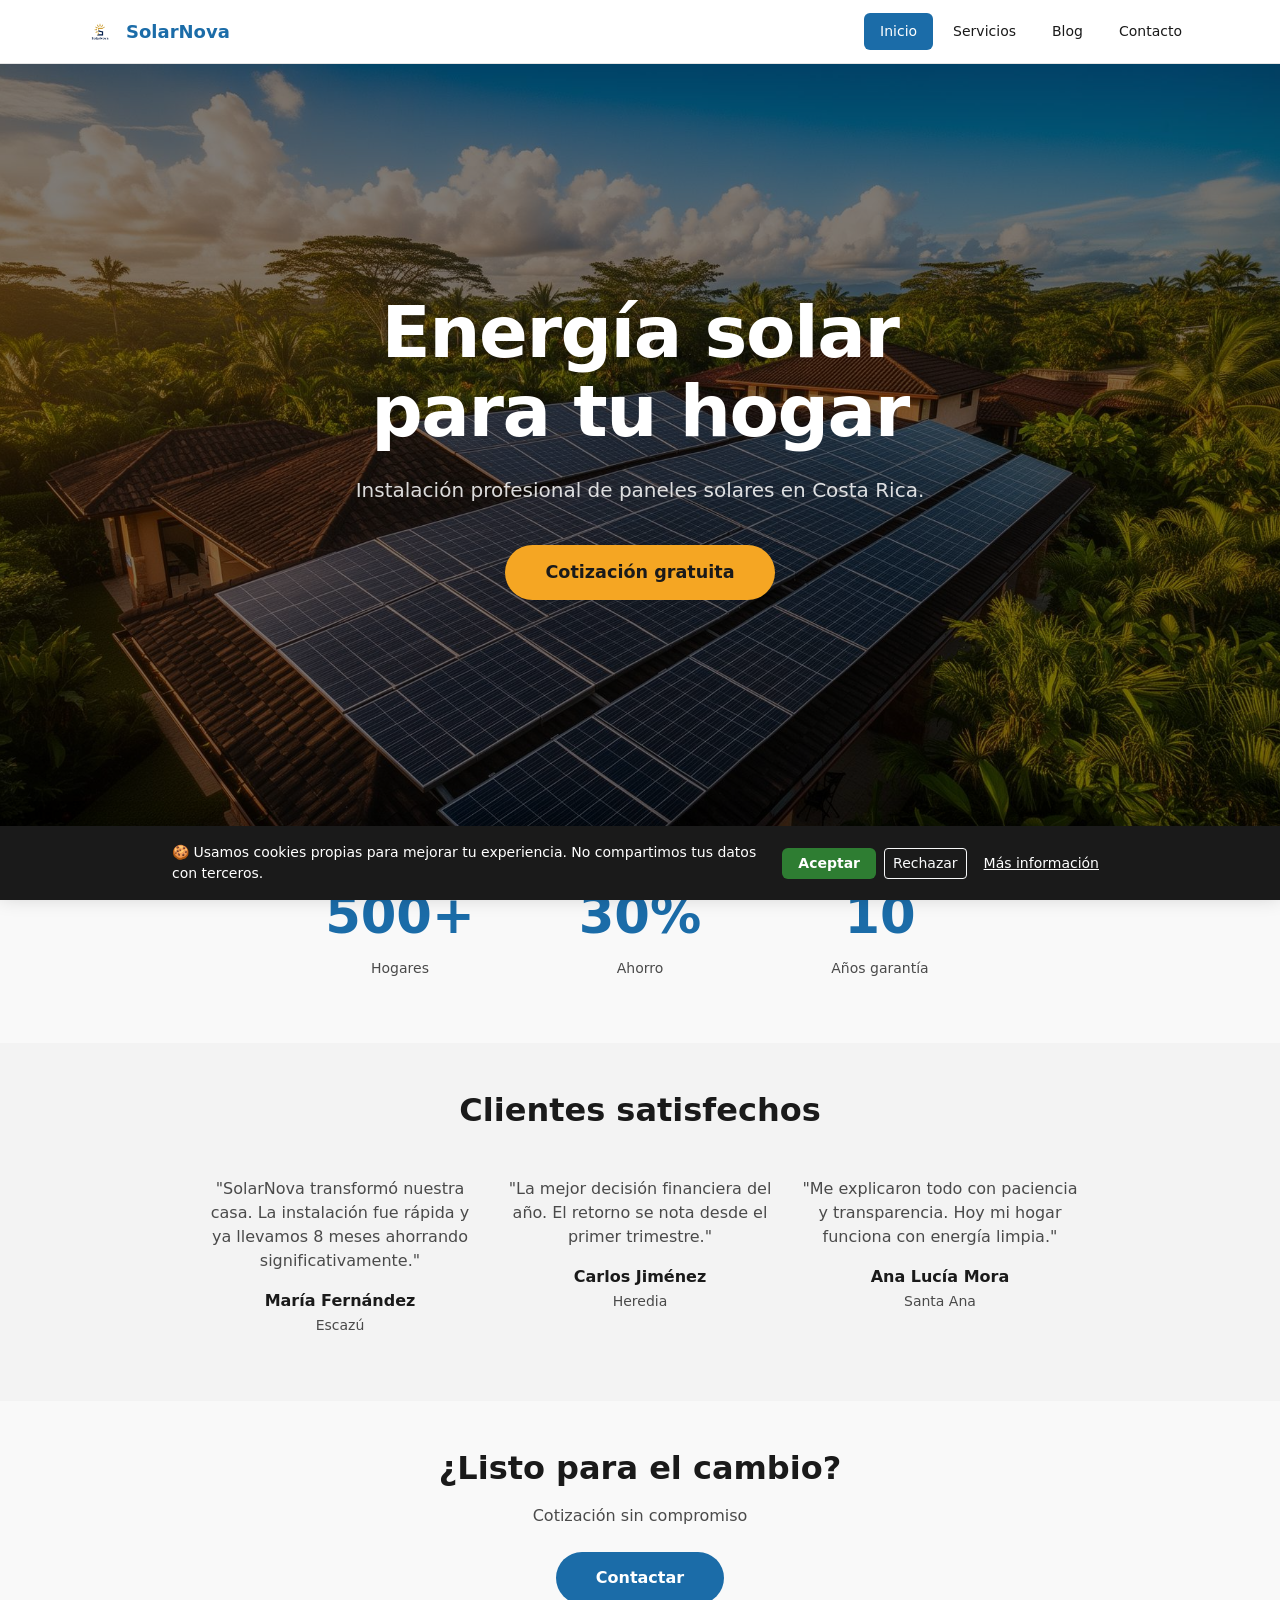
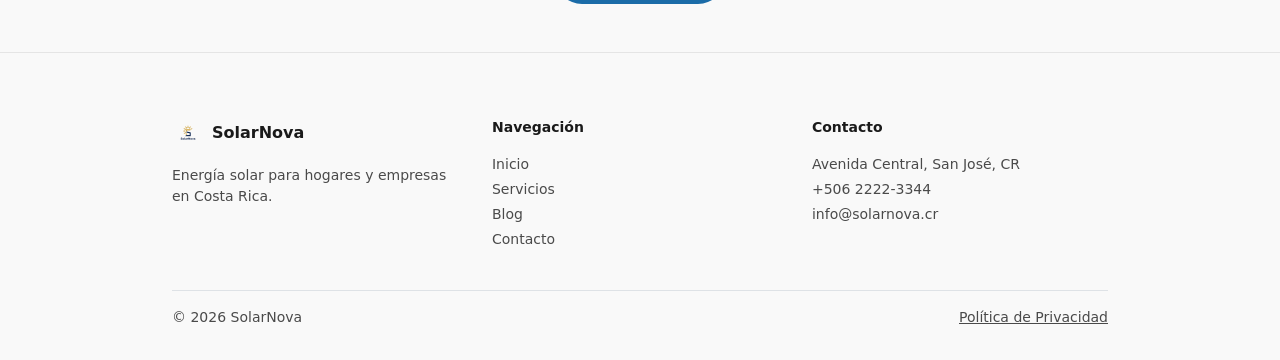
==== solarnova/index.html @ 8c91d820 "Primer commit, codigo base" ====
<!DOCTYPE html>
<html lang="es">
<head>
  <meta charset="UTF-8">
  <meta name="viewport" content="width=device-width, initial-scale=1.0">
  <!-- Sitio optimizado para sostenibilidad digital: sin fuentes externas innecesarias, sin rastreadores, imágenes optimizadas -->
  <title>SolarNova — Energía Solar en Costa Rica</title>
  <meta name="description" content="SolarNova: líderes en venta e instalación de paneles solares en Costa Rica. Ahorra energía, ahorra dinero, protege el planeta.">
  <meta name="author" content="SolarNova">
  <meta property="og:title" content="SolarNova — Energía Solar en Costa Rica">
  <meta property="og:description" content="Venta e instalación de paneles solares para hogares y empresas en Costa Rica.">
  <meta property="og:type" content="website">
  <link href="https://cdn.jsdelivr.net/npm/bootstrap@5.3.3/dist/css/bootstrap.min.css" rel="stylesheet">
  <link rel="stylesheet" href="css/styles.css">
</head>
<body>

  <!-- Skip link -->
  <a href="#main-content" class="skip-link">Ir al contenido principal</a>

  <!-- ==================== NAVBAR ==================== -->
  <header role="banner" class="sn-navbar">
    <nav role="navigation" aria-label="Navegación principal" class="container d-flex align-items-center justify-content-between h-100">
      <button onclick="navigateTo('inicio')" class="btn d-flex align-items-center gap-2 p-0 border-0" aria-label="SolarNova - Ir al inicio">
        <img src="images/logo-solarnova.png" alt="SolarNova logo" class="sn-logo" width="36" height="36">
        <span class="sn-brand hide-mobile">SolarNova</span>
      </button>

      <!-- Mobile toggle -->
      <button class="btn hide-desktop p-2" onclick="toggleMobile()" aria-expanded="false" aria-label="Abrir menú" id="mobile-toggle">
        <svg width="24" height="24" viewBox="0 0 24 24" fill="none" stroke="currentColor" stroke-width="2" stroke-linecap="round">
          <line x1="3" y1="6" x2="21" y2="6"/>
          <line x1="3" y1="12" x2="21" y2="12"/>
          <line x1="3" y1="18" x2="21" y2="18"/>
        </svg>
      </button>

      <!-- Desktop nav -->
      <ul class="nav hide-mobile gap-1">
        <li><button class="nav-link active" data-section="inicio" onclick="navigateTo('inicio')">Inicio</button></li>
        <li><button class="nav-link" data-section="servicios" onclick="navigateTo('servicios')">Servicios</button></li>
        <li><button class="nav-link" data-section="blog" onclick="navigateTo('blog')">Blog</button></li>
        <li><button class="nav-link" data-section="contacto" onclick="navigateTo('contacto')">Contacto</button></li>
      </ul>
    </nav>

    <!-- Mobile menu -->
    <div class="hide-desktop d-none" id="mobile-menu">
      <ul class="list-unstyled p-3 mb-0">
        <li><button class="nav-link active w-100 text-start mb-1" data-section="inicio" onclick="navigateTo('inicio')">Inicio</button></li>
        <li><button class="nav-link w-100 text-start mb-1" data-section="servicios" onclick="navigateTo('servicios')">Servicios</button></li>
        <li><button class="nav-link w-100 text-start mb-1" data-section="blog" onclick="navigateTo('blog')">Blog</button></li>
        <li><button class="nav-link w-100 text-start" data-section="contacto" onclick="navigateTo('contacto')">Contacto</button></li>
      </ul>
    </div>
  </header>

  <!-- ==================== MAIN ==================== -->
  <main id="main-content" role="main" style="padding-top:64px">

    <!-- ========== INICIO ========== -->
    <section class="sn-section active" id="sec-inicio" aria-labelledby="hero-heading">

      <!-- Hero -->
      <div class="sn-hero">
        <img src="images/hero-solar.jpg" alt="Paneles solares instalados en techo residencial rodeado de vegetación tropical en Costa Rica" class="hero-bg" width="1920" height="1080">
        <div class="overlay"></div>
        <div class="hero-content">
          <h1 id="hero-heading">Energía solar<br>para tu hogar</h1>
          <p class="hero-subtitle">Instalación profesional de paneles solares en Costa Rica.</p>
          <button onclick="navigateTo('contacto')" class="btn-sn-secondary">Cotización gratuita</button>
        </div>
      </div>

      <!-- Stats -->
      <div class="py-5">
        <div class="container" style="max-width:720px">
          <div class="row text-center">
            <div class="col-4">
              <p class="stat-value">500+</p>
              <p class="stat-label">Hogares</p>
            </div>
            <div class="col-4">
              <p class="stat-value">30%</p>
              <p class="stat-label">Ahorro</p>
            </div>
            <div class="col-4">
              <p class="stat-value">10</p>
              <p class="stat-label">Años garantía</p>
            </div>
          </div>
        </div>
      </div>

      <!-- Testimonials -->
      <div class="section-alt py-5">
        <div class="container" style="max-width:900px">
          <h2 class="text-center mb-5">Clientes satisfechos</h2>
          <div class="row g-4">
            <div class="col-md-4 text-center">
              <blockquote>
                <p class="text-sn-muted mb-3">"SolarNova transformó nuestra casa. La instalación fue rápida y ya llevamos 8 meses ahorrando significativamente."</p>
                <footer><strong>María Fernández</strong><br><small class="text-sn-muted">Escazú</small></footer>
              </blockquote>
            </div>
            <div class="col-md-4 text-center">
              <blockquote>
                <p class="text-sn-muted mb-3">"La mejor decisión financiera del año. El retorno se nota desde el primer trimestre."</p>
                <footer><strong>Carlos Jiménez</strong><br><small class="text-sn-muted">Heredia</small></footer>
              </blockquote>
            </div>
            <div class="col-md-4 text-center">
              <blockquote>
                <p class="text-sn-muted mb-3">"Me explicaron todo con paciencia y transparencia. Hoy mi hogar funciona con energía limpia."</p>
                <footer><strong>Ana Lucía Mora</strong><br><small class="text-sn-muted">Santa Ana</small></footer>
              </blockquote>
            </div>
          </div>
        </div>
      </div>

      <!-- CTA -->
      <div class="py-5 text-center">
        <h2 class="mb-3">¿Listo para el cambio?</h2>
        <p class="text-sn-muted mb-4">Cotización sin compromiso</p>
        <button onclick="navigateTo('contacto')" class="btn-sn-primary" style="border-radius:50px;padding:14px 40px">Contactar</button>
      </div>
    </section>

    <!-- ========== SERVICIOS ========== -->
    <section class="sn-section" id="sec-servicios" aria-labelledby="services-heading">
      <div class="py-5 px-3">
        <div class="container" style="max-width:960px">
          <h2 id="services-heading" class="text-center mb-2">Servicios</h2>
          <p class="text-center text-sn-muted mb-5">Soluciones completas en energía solar para Costa Rica</p>
          <div class="row g-4">

            <div class="col-md-6">
              <article class="sn-card">
                <div style="overflow:hidden"><img src="images/service-residential.jpg" alt="Casa moderna con paneles solares instalados en el techo al atardecer" loading="lazy" class="card-img" width="800" height="600"></div>
                <div class="card-body">
                  <h3 class="h5 mb-2">Residencial</h3>
                  <p class="text-sn-muted small mb-3">Sistemas fotovoltaicos a medida para tu hogar. Diseño personalizado, trámites incluidos y garantía completa.</p>
                  <div class="d-flex justify-content-between align-items-center border-top pt-3">
                    <span class="fw-semibold text-sn-primary">Desde ₡2,500,000</span>
                    <button class="btn btn-link text-sn-primary text-decoration-none small fw-medium p-0">Solicitar →</button>
                  </div>
                </div>
              </article>
            </div>

            <div class="col-md-6">
              <article class="sn-card">
                <div style="overflow:hidden"><img src="images/service-commercial.jpg" alt="Instalación comercial de paneles solares en bodega industrial" loading="lazy" class="card-img" width="800" height="600"></div>
                <div class="card-body">
                  <h3 class="h5 mb-2">Comercial</h3>
                  <p class="text-sn-muted small mb-3">Soluciones de gran escala para empresas. Financiamiento flexible y retorno en menos de 4 años.</p>
                  <div class="d-flex justify-content-between align-items-center border-top pt-3">
                    <span class="fw-semibold text-sn-primary">Desde ₡8,000,000</span>
                    <button class="btn btn-link text-sn-primary text-decoration-none small fw-medium p-0">Solicitar →</button>
                  </div>
                </div>
              </article>
            </div>

            <div class="col-md-6">
              <article class="sn-card">
                <div style="overflow:hidden"><img src="images/service-maintenance.jpg" alt="Técnico inspeccionando paneles solares en un techo" loading="lazy" class="card-img" width="800" height="600"></div>
                <div class="card-body">
                  <h3 class="h5 mb-2">Mantenimiento</h3>
                  <p class="text-sn-muted small mb-3">Mantenimiento preventivo con monitoreo remoto 24/7. Máximo rendimiento garantizado.</p>
                  <div class="d-flex justify-content-between align-items-center border-top pt-3">
                    <span class="fw-semibold text-sn-primary">Desde ₡150,000/mes</span>
                    <button class="btn btn-link text-sn-primary text-decoration-none small fw-medium p-0">Solicitar →</button>
                  </div>
                </div>
              </article>
            </div>

            <div class="col-md-6">
              <article class="sn-card">
                <div style="overflow:hidden"><img src="images/service-consulting.jpg" alt="Consultores profesionales analizando planes de energía solar" loading="lazy" class="card-img" width="800" height="600"></div>
                <div class="card-body">
                  <h3 class="h5 mb-2">Consultoría</h3>
                  <p class="text-sn-muted small mb-3">Análisis de consumo, viabilidad y estudio financiero completo antes de invertir.</p>
                  <div class="d-flex justify-content-between align-items-center border-top pt-3">
                    <span class="fw-semibold text-sn-primary">Desde ₡250,000</span>
                    <button class="btn btn-link text-sn-primary text-decoration-none small fw-medium p-0">Solicitar →</button>
                  </div>
                </div>
              </article>
            </div>

          </div>
        </div>
      </div>
    </section>

    <!-- ========== BLOG ========== -->
    <section class="sn-section section-alt" id="sec-blog" aria-labelledby="blog-heading">
      <div class="py-5 px-3">
        <div class="container" style="max-width:960px">
          <h2 id="blog-heading" class="text-center mb-2">Blog</h2>
          <p class="text-center text-sn-muted mb-5">Aprende sobre energía solar y sostenibilidad</p>
          <div class="row g-4">

            <div class="col-md-4">
              <article class="sn-card h-100">
                <div style="overflow:hidden"><img src="images/blog-solar-panels.jpg" alt="Paneles solares de cerca reflejando la luz del sol con cielo azul de fondo" loading="lazy" class="card-img blog-img" width="800" height="512"></div>
                <div class="card-body d-flex flex-column">
                  <div class="d-flex gap-2 align-items-center mb-2">
                    <span class="small fw-medium text-sn-primary">Educación</span>
                    <span class="text-sn-muted small">· 15 de marzo, 2026</span>
                  </div>
                  <h3 class="h6 mb-2">¿Cómo funcionan los paneles solares?</h3>
                  <p class="text-sn-muted small flex-grow-1">Los paneles solares convierten la luz del sol en electricidad mediante el efecto fotovoltaico. Las celdas de silicio absorben fotones, liberando electrones que generan corriente eléctrica continua. Un inversor transforma esta corriente en alterna, lista para alimentar tu hogar. Este proceso es completamente limpio, silencioso y renovable.</p>
                  <button class="btn btn-link text-sn-primary text-decoration-none small fw-medium p-0 text-start mt-2">Leer más →</button>
                </div>
              </article>
            </div>

            <div class="col-md-4">
              <article class="sn-card h-100">
                <div style="overflow:hidden"><img src="images/blog-costa-rica.jpg" alt="Vista aérea de paisaje costarricense con montañas verdes y casas con paneles solares" loading="lazy" class="card-img blog-img" width="800" height="512"></div>
                <div class="card-body d-flex flex-column">
                  <div class="d-flex gap-2 align-items-center mb-2">
                    <span class="small fw-medium text-sn-primary">Costa Rica</span>
                    <span class="text-sn-muted small">· 8 de marzo, 2026</span>
                  </div>
                  <h3 class="h6 mb-2">Beneficios de la energía solar en Costa Rica</h3>
                  <p class="text-sn-muted small flex-grow-1">Costa Rica goza de alta radiación solar todo el año, ideal para energía fotovoltaica. Los hogares que instalan paneles solares aprovechan incentivos fiscales, reducen su dependencia de la red eléctrica y contribuyen a la meta nacional de descarbonización. El apoyo gubernamental facilita los trámites de conexión.</p>
                  <button class="btn btn-link text-sn-primary text-decoration-none small fw-medium p-0 text-start mt-2">Leer más →</button>
                </div>
              </article>
            </div>

            <div class="col-md-4">
              <article class="sn-card h-100">
                <div style="overflow:hidden"><img src="images/blog-eco-home.jpg" alt="Hogar ecológico con paneles solares, plantas y contenedores de reciclaje" loading="lazy" class="card-img blog-img" width="800" height="512"></div>
                <div class="card-body d-flex flex-column">
                  <div class="d-flex gap-2 align-items-center mb-2">
                    <span class="small fw-medium text-sn-primary">Sostenibilidad</span>
                    <span class="text-sn-muted small">· 1 de marzo, 2026</span>
                  </div>
                  <h3 class="h6 mb-2">Guía para reducir tu huella de carbono</h3>
                  <p class="text-sn-muted small flex-grow-1">Reducir la huella de carbono desde casa es más fácil de lo que parece. Comienza reemplazando bombillos por LED y desconectando aparatos en standby. El paso más impactante es adoptar energía solar, eliminando emisiones del consumo eléctrico. Combinando con reciclaje activo y movilidad sostenible, el impacto es significativo.</p>
                  <button class="btn btn-link text-sn-primary text-decoration-none small fw-medium p-0 text-start mt-2">Leer más →</button>
                </div>
              </article>
            </div>

          </div>
        </div>
      </div>
    </section>

    <!-- ========== CONTACTO ========== -->
    <section class="sn-section" id="sec-contacto" aria-labelledby="contact-heading">
      <div class="py-5 px-3">
        <div class="container" style="max-width:960px">
          <h2 id="contact-heading" class="text-center mb-2">Contáctanos</h2>
          <p class="text-center text-sn-muted mb-5">¿Tienes preguntas? Escríbenos y te responderemos en menos de 24 horas</p>
          <div class="row g-4">

            <!-- Formulario -->
            <div class="col-lg-6">
              <div class="sn-card" style="overflow:visible">
                <div class="card-body">
                  <form id="contact-form" novalidate>
                    <div class="row g-3 mb-3">
                      <div class="col-sm-6">
                        <label for="nombre" class="form-label small fw-medium">Nombre *</label>
                        <input id="nombre" name="nombre" type="text" required maxlength="100" class="sn-input">
                      </div>
                      <div class="col-sm-6">
                        <label for="apellido" class="form-label small fw-medium">Apellido *</label>
                        <input id="apellido" name="apellido" type="text" required maxlength="100" class="sn-input">
                      </div>
                    </div>
                    <div class="mb-3">
                      <label for="email" class="form-label small fw-medium">Correo electrónico *</label>
                      <input id="email" name="email" type="email" required maxlength="255" class="sn-input">
                    </div>
                    <div class="mb-3">
                      <label for="telefono" class="form-label small fw-medium">Teléfono</label>
                      <input id="telefono" name="telefono" type="tel" maxlength="20" class="sn-input">
                    </div>
                    <div class="mb-3">
                      <label for="servicio" class="form-label small fw-medium">Tipo de servicio *</label>
                      <select id="servicio" name="servicio" required class="sn-input">
                        <option value="">Selecciona un servicio</option>
                        <option value="residencial">Instalación Residencial</option>
                        <option value="comercial">Instalación Comercial</option>
                        <option value="mantenimiento">Mantenimiento y Monitoreo</option>
                        <option value="consultoria">Consultoría Energética</option>
                      </select>
                    </div>
                    <div class="mb-3">
                      <label for="mensaje" class="form-label small fw-medium">Mensaje *</label>
                      <textarea id="mensaje" name="mensaje" required rows="4" maxlength="1000" class="sn-input" style="resize:vertical"></textarea>
                    </div>
                    <div class="form-check mb-3">
                      <input id="privacidad" name="privacidad" type="checkbox" required class="form-check-input">
                      <label for="privacidad" class="form-check-label small text-sn-muted">Acepto la política de privacidad y el tratamiento de mis datos personales *</label>
                    </div>
                    <button type="submit" class="btn-sn-primary w-100 py-3">Enviar Mensaje</button>
                  </form>
                  <div id="form-success" class="text-center py-5 d-none" role="alert">
                    <div style="font-size:3rem" class="mb-3">✅</div>
                    <h3 class="h4 fw-bold mb-2" style="color:var(--sn-green)">¡Mensaje enviado!</h3>
                    <p class="text-sn-muted">Gracias por contactarnos. Nuestro equipo se comunicará contigo pronto.</p>
                    <button onclick="resetForm()" class="btn-sn-outline mt-3">Enviar otro mensaje</button>
                  </div>
                </div>
              </div>
            </div>

            <!-- Info + Mapa -->
            <div class="col-lg-6">
              <div class="sn-card mb-4" style="overflow:visible">
                <div class="card-body">
                  <h3 class="h5 mb-3">Información de Contacto</h3>
                  <p class="small mb-2">📍 Avenida Central, Edificio Solar, Piso 3<br>San José, Costa Rica 10101</p>
                  <p class="small mb-2">📞 +506 2222-3344</p>
                  <p class="small mb-2">✉️ info@solarnova.cr</p>
                  <p class="small mb-0">🕐 Lunes a Viernes: 8:00 AM - 5:00 PM</p>
                </div>
              </div>
              <div style="border-radius:12px;overflow:hidden;border:1px solid var(--sn-border)">
                <iframe title="Ubicación de SolarNova en San José, Costa Rica" src="https://www.google.com/maps/embed?pb=!1m18!1m12!1m3!1d15720.0!2d-84.08!3d9.93!2m3!1f0!2f0!3f0!3m2!1i1024!2i768!4f13.1!3m3!1m2!1s0x8fa0e342c50d15c5%3A0xe6746a6e9c8a93!2sSan%20Jos%C3%A9%2C%20Costa%20Rica!5e0!3m2!1ses!2scr!4v1690000000000" width="100%" height="280" style="border:0" allowfullscreen loading="lazy" referrerpolicy="no-referrer-when-downgrade"></iframe>
              </div>
            </div>

          </div>
        </div>
      </div>
    </section>

  </main>

  <!-- ==================== FOOTER ==================== -->
  <footer role="contentinfo" class="sn-footer">
    <div class="container" style="max-width:960px">
      <div class="row g-4 mb-4">
        <div class="col-md-4">
          <div class="d-flex align-items-center gap-2 mb-3">
            <img src="images/logo-solarnova.png" alt="SolarNova logo" width="32" height="32" style="height:32px;width:auto">
            <span class="fw-bold">SolarNova</span>
          </div>
          <p class="small text-sn-muted">Energía solar para hogares y empresas en Costa Rica.</p>
        </div>
        <div class="col-md-4">
          <p class="small fw-semibold mb-3">Navegación</p>
          <ul class="list-unstyled small">
            <li class="mb-1"><button onclick="navigateTo('inicio')" class="footer-link">Inicio</button></li>
            <li class="mb-1"><button onclick="navigateTo('servicios')" class="footer-link">Servicios</button></li>
            <li class="mb-1"><button onclick="navigateTo('blog')" class="footer-link">Blog</button></li>
            <li><button onclick="navigateTo('contacto')" class="footer-link">Contacto</button></li>
          </ul>
        </div>
        <div class="col-md-4">
          <p class="small fw-semibold mb-3">Contacto</p>
          <ul class="list-unstyled small text-sn-muted">
            <li class="mb-1">Avenida Central, San José, CR</li>
            <li class="mb-1">+506 2222-3344</li>
            <li>info@solarnova.cr</li>
          </ul>
        </div>
      </div>
      <div class="border-top pt-3 d-flex flex-column flex-sm-row justify-content-between align-items-center gap-2 small text-sn-muted">
        <p class="mb-0">© <span id="year"></span> SolarNova</p>
        <button onclick="openPrivacyModal()" class="footer-link text-decoration-underline">Política de Privacidad</button>
      </div>
    </div>
  </footer>

  <!-- ==================== COOKIE BANNER ==================== -->
  <div class="sn-cookie" id="cookie-banner" style="display:none" role="alert">
    <div class="container d-flex flex-column flex-sm-row align-items-center gap-3 small" style="max-width:960px">
      <p class="mb-0 flex-grow-1">🍪 Usamos cookies propias para mejorar tu experiencia. No compartimos tus datos con terceros.</p>
      <div class="d-flex gap-2 flex-shrink-0">
        <button onclick="cookieAction('accepted')" class="btn-sn-accent btn-sm py-1 px-3" style="font-size:0.875rem">Aceptar</button>
        <button onclick="cookieAction('rejected')" class="btn btn-sm btn-outline-light">Rechazar</button>
        <button onclick="openPrivacyModal()" class="btn btn-sm btn-link text-white text-decoration-underline">Más información</button>
      </div>
    </div>
  </div>

  <!-- ==================== PRIVACY MODAL ==================== -->
  <div class="sn-modal-overlay" id="privacy-modal" style="display:none" role="dialog" aria-modal="true" aria-labelledby="privacy-title">
    <div class="sn-modal" id="privacy-modal-content">
      <div class="d-flex justify-content-between align-items-center mb-3">
        <h2 id="privacy-title" class="h5 fw-bold mb-0">Política de Privacidad</h2>
        <button onclick="closePrivacyModal()" aria-label="Cerrar modal de privacidad" class="btn btn-sm p-1 fs-4 lh-1">&times;</button>
      </div>
      <div class="small text-sn-muted">
        <h3 class="h6 fw-semibold mb-1" style="color:var(--sn-text)">¿Qué datos recolectamos?</h3>
        <p>Este sitio web no recolecta datos personales reales. Es un sitio de demostración. En un entorno de producción, solo se recolectarían los datos proporcionados voluntariamente a través del formulario de contacto.</p>
        <h3 class="h6 fw-semibold mb-1" style="color:var(--sn-text)">¿Para qué usamos las cookies?</h3>
        <p>Utilizamos únicamente cookies propias con fines funcionales, como recordar tu preferencia de aceptación de cookies. No utilizamos cookies de seguimiento, publicitarias ni de terceros.</p>
        <h3 class="h6 fw-semibold mb-1" style="color:var(--sn-text)">Rastreadores y analytics</h3>
        <p>SolarNova no utiliza ningún servicio de rastreo, análisis web o publicidad de terceros. Tu privacidad es nuestra prioridad.</p>
        <h3 class="h6 fw-semibold mb-1" style="color:var(--sn-text)">Tus derechos</h3>
        <p class="mb-0">Puedes solicitar la eliminación de tus datos en cualquier momento escribiéndonos a info@solarnova.cr. Cumplimos con la Ley de Protección de la Persona frente al Tratamiento de sus Datos Personales (Ley N° 8968 de Costa Rica).</p>
      </div>
      <button onclick="closePrivacyModal()" class="btn-sn-primary w-100 mt-3 py-2">Entendido</button>
    </div>
  </div>

  <script src="https://cdn.jsdelivr.net/npm/bootstrap@5.3.3/dist/js/bootstrap.bundle.min.js"></script>
  <script src="js/app.js"></script>
</body>
</html>
---- solarnova/css/styles.css ----
/* =============================================
   SolarNova — Design System
   Paleta solar: azul cielo, amarillo solar, verde acento
   ============================================= */

:root {
  --sn-primary: #1B6CA8;
  --sn-primary-hover: #15578a;
  --sn-secondary: #F5A623;
  --sn-secondary-hover: #e0941d;
  --sn-green: #2E7D32;
  --sn-bg: #F9F9F9;
  --sn-text: #1A1A1A;
  --sn-muted: #4A4A4A;
  --sn-border: #E5E5E5;
  --sn-card: #FFFFFF;
  --sn-section-alt: #F3F3F3;
  --radius: 6px;
}

* {
  box-sizing: border-box;
}

body {
  font-family: system-ui, -apple-system, 'Segoe UI', sans-serif;
  color: var(--sn-text);
  background: var(--sn-bg);
  margin: 0;
  -webkit-font-smoothing: antialiased;
}

h1, h2, h3, h4, h5, h6 {
  font-family: system-ui, -apple-system, 'Segoe UI', sans-serif;
  font-weight: 700;
}

img {
  max-width: 100%;
  height: auto;
}

/* ---- Focus visible ---- */
:focus-visible {
  outline: 2px solid var(--sn-primary);
  outline-offset: 2px;
  border-radius: 4px;
}

/* ---- Skip link ---- */
.skip-link {
  position: absolute;
  top: -50px;
  left: 16px;
  z-index: 200;
  background: var(--sn-primary);
  color: #fff;
  padding: 8px 16px;
  border-radius: var(--radius);
  text-decoration: none;
  transition: top 0.2s;
}
.skip-link:focus {
  top: 16px;
}

/* ---- Utility classes ---- */
.text-sn-primary { color: var(--sn-primary); }
.text-sn-muted { color: var(--sn-muted); }
.section-alt { background: var(--sn-section-alt); }

/* =============================================
   NAVBAR
   ============================================= */
.sn-navbar {
  background: rgba(255, 255, 255, 0.95);
  backdrop-filter: blur(12px);
  border-bottom: 1px solid var(--sn-border);
  position: fixed;
  top: 0;
  left: 0;
  right: 0;
  z-index: 100;
  height: 64px;
}

.sn-navbar .nav-link {
  color: var(--sn-text);
  font-weight: 500;
  font-size: 0.875rem;
  padding: 8px 16px;
  border-radius: var(--radius);
  transition: background 0.2s, color 0.2s;
  background: none;
  border: none;
  cursor: pointer;
}
.sn-navbar .nav-link:hover {
  background: #f0f0f0;
}
.sn-navbar .nav-link.active {
  background: var(--sn-primary);
  color: #fff;
}

.sn-logo {
  height: 36px;
  width: auto;
}

.sn-brand {
  font-size: 1.125rem;
  font-weight: 700;
  color: var(--sn-primary);
}

#mobile-menu {
  background: #fff;
  border-top: 1px solid var(--sn-border);
}

/* =============================================
   BUTTONS
   ============================================= */
.btn-sn-primary {
  display: inline-flex;
  align-items: center;
  justify-content: center;
  background: var(--sn-primary);
  color: #fff;
  border: none;
  border-radius: var(--radius);
  padding: 12px 32px;
  font-weight: 600;
  font-size: 1rem;
  cursor: pointer;
  transition: background 0.2s;
}
.btn-sn-primary:hover { background: var(--sn-primary-hover); }

.btn-sn-secondary {
  display: inline-flex;
  align-items: center;
  justify-content: center;
  background: var(--sn-secondary);
  color: var(--sn-text);
  border: none;
  border-radius: 50px;
  padding: 14px 40px;
  font-weight: 600;
  font-size: 1.1rem;
  cursor: pointer;
  transition: background 0.2s;
}
.btn-sn-secondary:hover { background: var(--sn-secondary-hover); }

.btn-sn-outline {
  display: inline-flex;
  align-items: center;
  justify-content: center;
  background: transparent;
  color: var(--sn-primary);
  border: 2px solid var(--sn-primary);
  border-radius: var(--radius);
  padding: 10px 24px;
  font-weight: 600;
  cursor: pointer;
  transition: all 0.2s;
}
.btn-sn-outline:hover {
  background: var(--sn-primary);
  color: #fff;
}

.btn-sn-accent {
  display: inline-flex;
  align-items: center;
  justify-content: center;
  background: var(--sn-green);
  color: #fff;
  border: none;
  border-radius: var(--radius);
  padding: 10px 24px;
  font-weight: 600;
  cursor: pointer;
  transition: background 0.2s;
}
.btn-sn-accent:hover { background: #256d2a; }

/* =============================================
   HERO
   ============================================= */
.sn-hero {
  position: relative;
  min-height: 85vh;
  display: flex;
  align-items: center;
  justify-content: center;
  overflow: hidden;
}
.sn-hero .hero-bg {
  position: absolute;
  inset: 0;
  width: 100%;
  height: 100%;
  object-fit: cover;
}
.sn-hero .overlay {
  position: absolute;
  inset: 0;
  background: rgba(0, 0, 0, 0.5);
}
.sn-hero .hero-content {
  position: relative;
  z-index: 2;
  text-align: center;
  color: #fff;
  padding: 2rem;
  max-width: 700px;
}
.sn-hero h1 {
  font-size: clamp(2.5rem, 6vw, 4.5rem);
  line-height: 1.1;
  letter-spacing: -0.02em;
  margin-bottom: 1.5rem;
}
.sn-hero .hero-subtitle {
  font-size: 1.25rem;
  opacity: 0.85;
  margin-bottom: 2.5rem;
  font-weight: 300;
}

/* ---- Stats ---- */
.stat-value {
  font-size: clamp(2rem, 4vw, 3.5rem);
  font-weight: 700;
  color: var(--sn-primary);
  margin-bottom: 0;
}
.stat-label {
  color: var(--sn-muted);
  font-size: 0.875rem;
  margin-top: 4px;
}

/* =============================================
   CARDS
   ============================================= */
.sn-card {
  background: var(--sn-card);
  border: 1px solid var(--sn-border);
  border-radius: 12px;
  overflow: hidden;
  transition: box-shadow 0.3s, transform 0.3s;
}
.sn-card:hover {
  box-shadow: 0 8px 30px rgba(0, 0, 0, 0.1);
  transform: translateY(-4px);
}
.sn-card .card-img {
  width: 100%;
  height: 220px;
  object-fit: cover;
  transition: transform 0.5s;
  display: block;
}
.sn-card:hover .card-img {
  transform: scale(1.05);
}
.sn-card .card-body {
  padding: 1.5rem;
}

.blog-img {
  height: 192px;
}

/* =============================================
   FORM
   ============================================= */
.sn-input {
  width: 100%;
  border: 1px solid var(--sn-border);
  border-radius: var(--radius);
  padding: 10px 12px;
  font-size: 0.875rem;
  font-family: inherit;
  background: #fff;
  transition: border-color 0.2s, box-shadow 0.2s;
}
.sn-input:focus {
  border-color: var(--sn-primary);
  box-shadow: 0 0 0 3px rgba(27, 108, 168, 0.15);
  outline: none;
}

/* =============================================
   COOKIE BANNER
   ============================================= */
.sn-cookie {
  position: fixed;
  bottom: 0;
  left: 0;
  right: 0;
  z-index: 150;
  background: var(--sn-text);
  color: #fff;
  padding: 1rem;
  box-shadow: 0 -4px 20px rgba(0, 0, 0, 0.2);
}

/* =============================================
   PRIVACY MODAL
   ============================================= */
.sn-modal-overlay {
  position: fixed;
  inset: 0;
  z-index: 160;
  background: rgba(0, 0, 0, 0.6);
  display: flex;
  align-items: center;
  justify-content: center;
  padding: 1rem;
}
.sn-modal {
  background: #fff;
  border-radius: 12px;
  max-width: 520px;
  width: 100%;
  max-height: 80vh;
  overflow-y: auto;
  padding: 1.5rem;
  box-shadow: 0 20px 60px rgba(0, 0, 0, 0.3);
}

/* =============================================
   FOOTER
   ============================================= */
.sn-footer {
  border-top: 1px solid var(--sn-border);
  padding: 4rem 0 2rem;
}
.sn-footer a,
.sn-footer button.footer-link {
  color: var(--sn-muted);
  text-decoration: none;
  background: none;
  border: none;
  padding: 0;
  cursor: pointer;
  font-size: 0.875rem;
  transition: color 0.2s;
}
.sn-footer a:hover,
.sn-footer button.footer-link:hover {
  color: var(--sn-text);
}

/* ---- SPA sections ---- */
.sn-section { display: none; }
.sn-section.active { display: block; }

/* ---- Responsive ---- */
@media (max-width: 768px) {
  .sn-hero { min-height: 70vh; }
  .hide-mobile { display: none !important; }
}
@media (min-width: 769px) {
  .hide-desktop { display: none !important; }
}
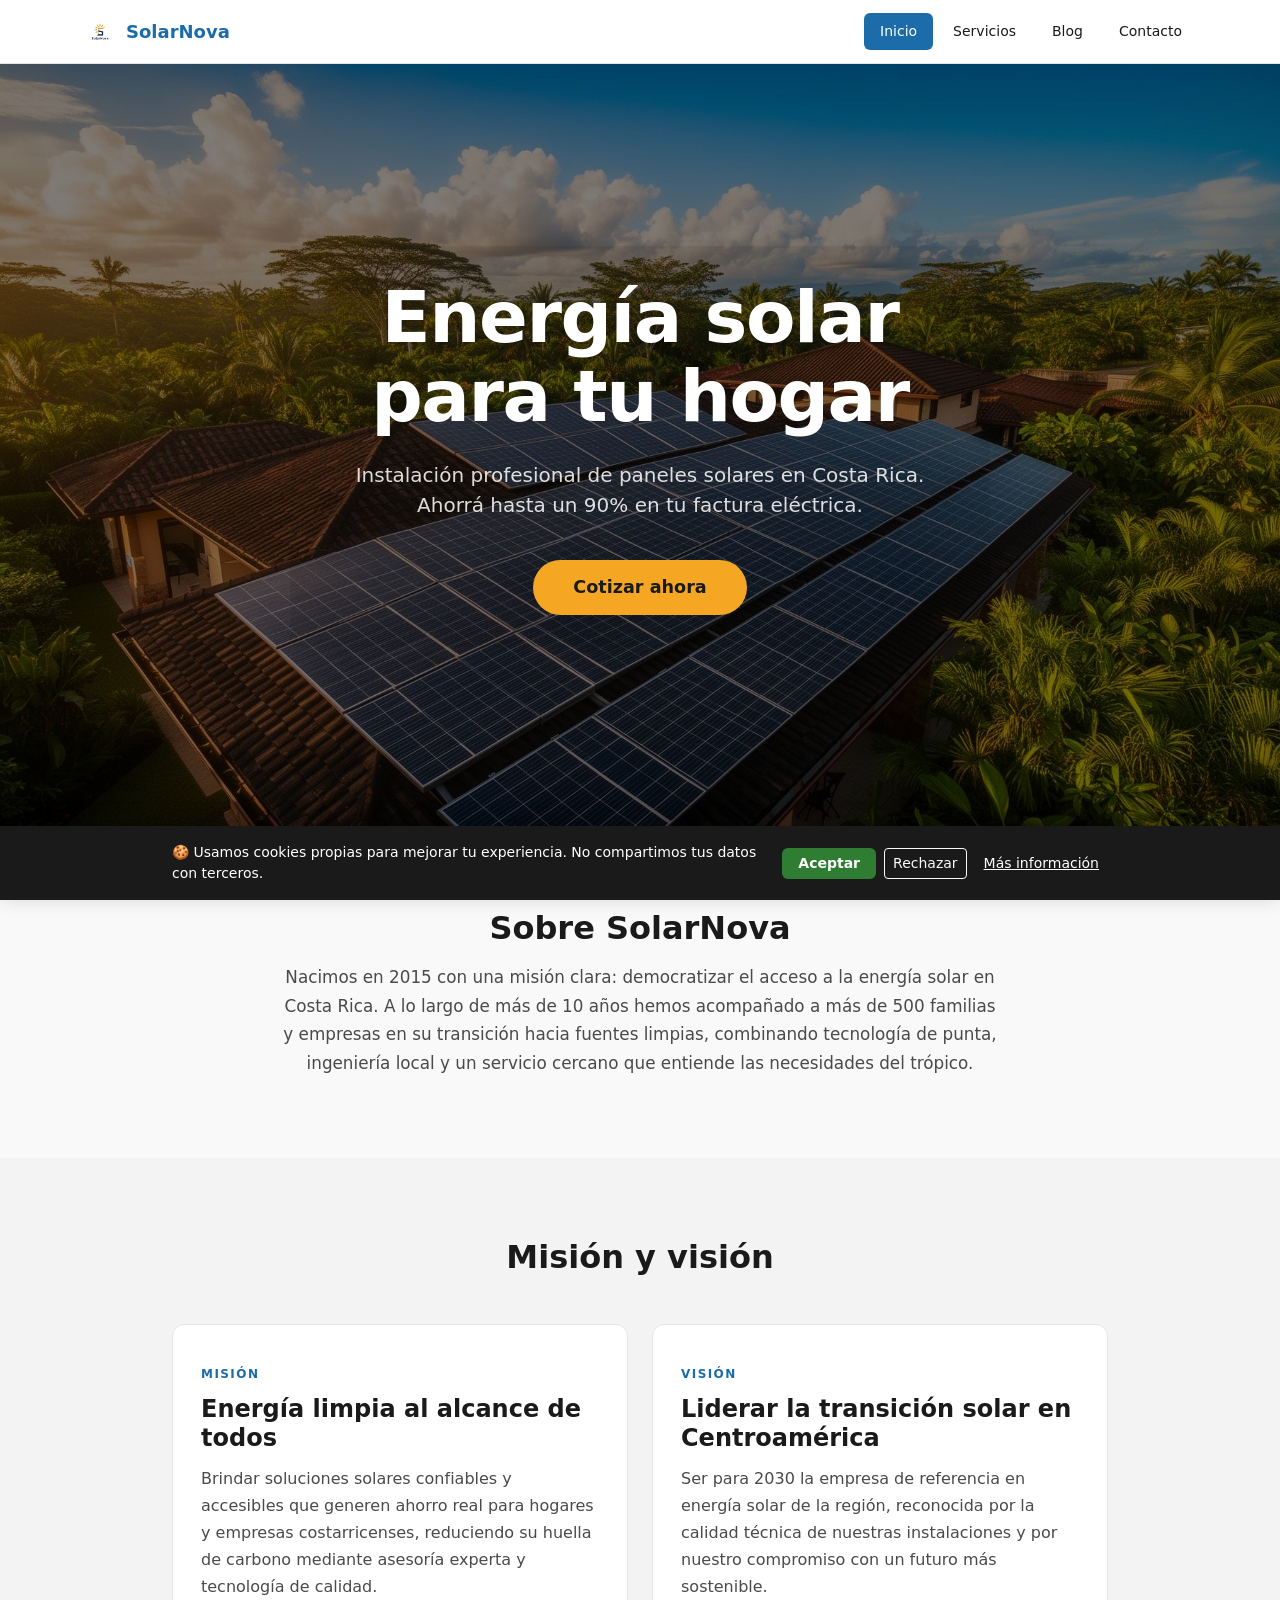
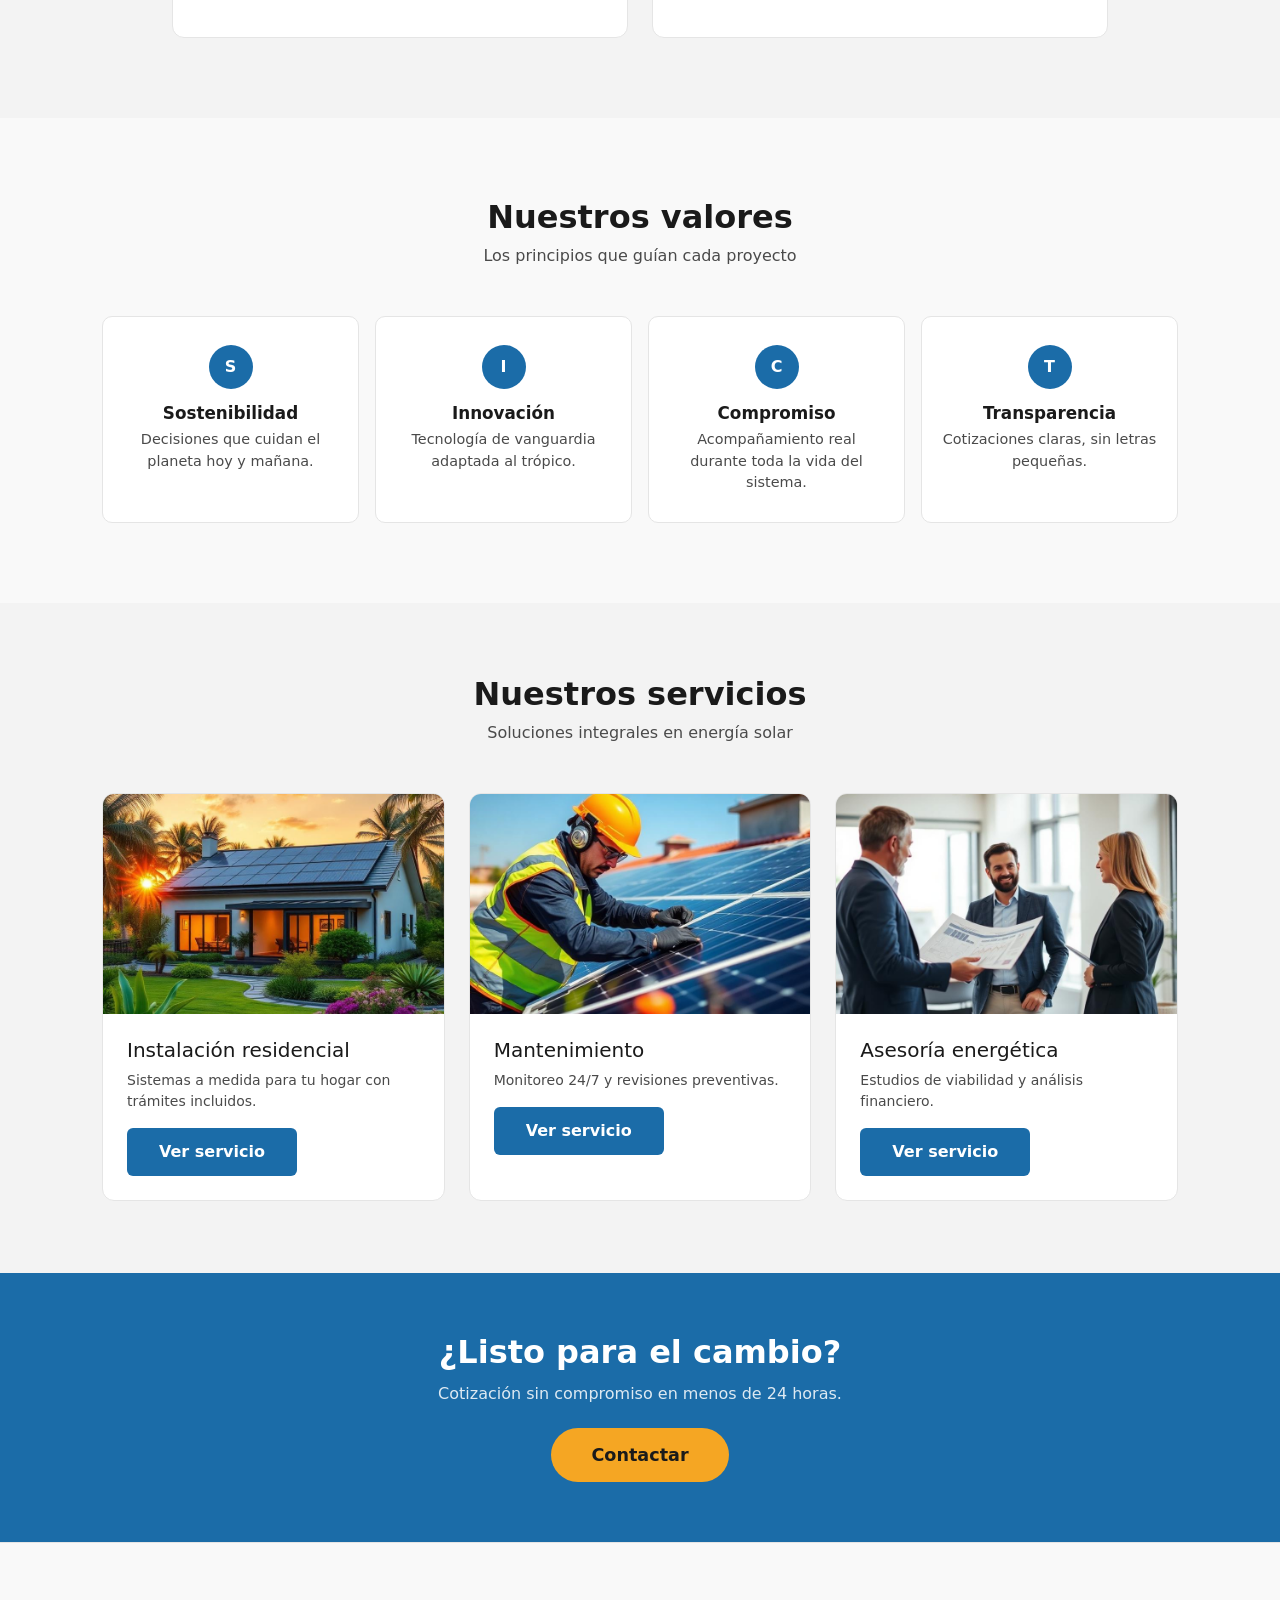
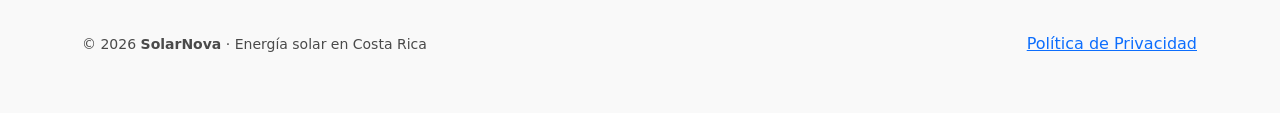
==== commit e98f7a61: "Se agrega contraste sugerido por wave" ====
--- a/solarnova/index.html
+++ b/solarnova/index.html
@@ -3,378 +3,183 @@
 <head>
   <meta charset="UTF-8">
   <meta name="viewport" content="width=device-width, initial-scale=1.0">
-  <!-- Sitio optimizado para sostenibilidad digital: sin fuentes externas innecesarias, sin rastreadores, imágenes optimizadas -->
   <title>SolarNova — Energía Solar en Costa Rica</title>
-  <meta name="description" content="SolarNova: líderes en venta e instalación de paneles solares en Costa Rica. Ahorra energía, ahorra dinero, protege el planeta.">
-  <meta name="author" content="SolarNova">
-  <meta property="og:title" content="SolarNova — Energía Solar en Costa Rica">
-  <meta property="og:description" content="Venta e instalación de paneles solares para hogares y empresas en Costa Rica.">
-  <meta property="og:type" content="website">
+  <meta name="description" content="SolarNova: venta e instalación de paneles solares en Costa Rica. Energía limpia, ahorro real, compromiso con el planeta.">
   <link href="https://cdn.jsdelivr.net/npm/bootstrap@5.3.3/dist/css/bootstrap.min.css" rel="stylesheet">
   <link rel="stylesheet" href="css/styles.css">
+  <link rel="stylesheet" href="css/extra.css">
 </head>
 <body>
-
-  <!-- Skip link -->
   <a href="#main-content" class="skip-link">Ir al contenido principal</a>
 
-  <!-- ==================== NAVBAR ==================== -->
+  <!-- ==================== NAVBAR (compartido) ==================== -->
   <header role="banner" class="sn-navbar">
     <nav role="navigation" aria-label="Navegación principal" class="container d-flex align-items-center justify-content-between h-100">
-      <button onclick="navigateTo('inicio')" class="btn d-flex align-items-center gap-2 p-0 border-0" aria-label="SolarNova - Ir al inicio">
-        <img src="images/logo-solarnova.png" alt="SolarNova logo" class="sn-logo" width="36" height="36">
+      <a href="index.html" class="d-flex align-items-center gap-2 text-decoration-none" aria-label="SolarNova - Inicio">
+        <img src="images/logo-solarnova.png" alt="Logotipo de SolarNova" class="sn-logo" width="36" height="36">
         <span class="sn-brand hide-mobile">SolarNova</span>
-      </button>
-
-      <!-- Mobile toggle -->
-      <button class="btn hide-desktop p-2" onclick="toggleMobile()" aria-expanded="false" aria-label="Abrir menú" id="mobile-toggle">
+      </a>
+      <button class="btn hide-desktop p-2" id="mobile-toggle" onclick="toggleMobile()" aria-expanded="false" aria-label="Abrir menú">
         <svg width="24" height="24" viewBox="0 0 24 24" fill="none" stroke="currentColor" stroke-width="2" stroke-linecap="round">
-          <line x1="3" y1="6" x2="21" y2="6"/>
-          <line x1="3" y1="12" x2="21" y2="12"/>
-          <line x1="3" y1="18" x2="21" y2="18"/>
+          <line x1="3" y1="6" x2="21" y2="6"/><line x1="3" y1="12" x2="21" y2="12"/><line x1="3" y1="18" x2="21" y2="18"/>
         </svg>
       </button>
-
-      <!-- Desktop nav -->
       <ul class="nav hide-mobile gap-1">
-        <li><button class="nav-link active" data-section="inicio" onclick="navigateTo('inicio')">Inicio</button></li>
-        <li><button class="nav-link" data-section="servicios" onclick="navigateTo('servicios')">Servicios</button></li>
-        <li><button class="nav-link" data-section="blog" onclick="navigateTo('blog')">Blog</button></li>
-        <li><button class="nav-link" data-section="contacto" onclick="navigateTo('contacto')">Contacto</button></li>
+        <li><a class="nav-link" data-page="index.html"     href="index.html">Inicio</a></li>
+        <li><a class="nav-link" data-page="servicios.html" href="servicios.html">Servicios</a></li>
+        <li><a class="nav-link" data-page="blog.html"      href="blog.html">Blog</a></li>
+        <li><a class="nav-link" data-page="contacto.html"  href="contacto.html">Contacto</a></li>
       </ul>
     </nav>
-
-    <!-- Mobile menu -->
     <div class="hide-desktop d-none" id="mobile-menu">
       <ul class="list-unstyled p-3 mb-0">
-        <li><button class="nav-link active w-100 text-start mb-1" data-section="inicio" onclick="navigateTo('inicio')">Inicio</button></li>
-        <li><button class="nav-link w-100 text-start mb-1" data-section="servicios" onclick="navigateTo('servicios')">Servicios</button></li>
-        <li><button class="nav-link w-100 text-start mb-1" data-section="blog" onclick="navigateTo('blog')">Blog</button></li>
-        <li><button class="nav-link w-100 text-start" data-section="contacto" onclick="navigateTo('contacto')">Contacto</button></li>
+        <li><a class="nav-link d-block mb-1" data-page="index.html"     href="index.html">Inicio</a></li>
+        <li><a class="nav-link d-block mb-1" data-page="servicios.html" href="servicios.html">Servicios</a></li>
+        <li><a class="nav-link d-block mb-1" data-page="blog.html"      href="blog.html">Blog</a></li>
+        <li><a class="nav-link d-block"      data-page="contacto.html"  href="contacto.html">Contacto</a></li>
       </ul>
     </div>
   </header>
 
-  <!-- ==================== MAIN ==================== -->
   <main id="main-content" role="main" style="padding-top:64px">
 
-    <!-- ========== INICIO ========== -->
-    <section class="sn-section active" id="sec-inicio" aria-labelledby="hero-heading">
-
-      <!-- Hero -->
-      <div class="sn-hero">
-        <img src="images/hero-solar.jpg" alt="Paneles solares instalados en techo residencial rodeado de vegetación tropical en Costa Rica" class="hero-bg" width="1920" height="1080">
-        <div class="overlay"></div>
-        <div class="hero-content">
-          <h1 id="hero-heading">Energía solar<br>para tu hogar</h1>
-          <p class="hero-subtitle">Instalación profesional de paneles solares en Costa Rica.</p>
-          <button onclick="navigateTo('contacto')" class="btn-sn-secondary">Cotización gratuita</button>
+    <!-- ========== HERO ========== -->
+    <section class="sn-hero" aria-labelledby="hero-heading">
+      <img src="images/hero-solar.jpg" alt="Paneles solares en techo residencial rodeado de vegetación tropical en Costa Rica" class="hero-bg" width="1920" height="1080">
+      <div class="overlay"></div>
+      <div class="hero-content">
+        <h1 id="hero-heading">Energía solar<br>para tu hogar</h1>
+        <p class="hero-subtitle">Instalación profesional de paneles solares en Costa Rica. Ahorrá hasta un 90% en tu factura eléctrica.</p>
+        <a href="contacto.html" class="btn-sn-secondary text-decoration-none">Cotizar ahora</a>
+      </div>
+    </section>
+
+    <!-- ========== SOBRE LA EMPRESA ========== -->
+    <section class="sn-about" aria-labelledby="about-heading">
+      <div class="container">
+        <h2 id="about-heading" class="text-center mb-3">Sobre SolarNova</h2>
+        <p class="lead-text">
+          Nacimos en 2015 con una misión clara: democratizar el acceso a la energía solar
+          en Costa Rica. A lo largo de más de 10 años hemos acompañado a más de 500 familias
+          y empresas en su transición hacia fuentes limpias, combinando tecnología de punta,
+          ingeniería local y un servicio cercano que entiende las necesidades del trópico.
+        </p>
+      </div>
+    </section>
+
+    <!-- ========== MISIÓN Y VISIÓN ========== -->
+    <section class="sn-mv" aria-labelledby="mv-heading">
+      <div class="container" style="max-width:960px">
+        <h2 id="mv-heading" class="text-center mb-5">Misión y visión</h2>
+        <div class="row g-4">
+          <div class="col-md-6">
+            <article class="sn-mv-card">
+              <span class="tag">Misión</span>
+              <h3>Energía limpia al alcance de todos</h3>
+              <p>Brindar soluciones solares confiables y accesibles que generen ahorro
+                real para hogares y empresas costarricenses, reduciendo su huella de
+                carbono mediante asesoría experta y tecnología de calidad.</p>
+            </article>
+          </div>
+          <div class="col-md-6">
+            <article class="sn-mv-card">
+              <span class="tag">Visión</span>
+              <h3>Liderar la transición solar en Centroamérica</h3>
+              <p>Ser para 2030 la empresa de referencia en energía solar de la región,
+                reconocida por la calidad técnica de nuestras instalaciones y por nuestro
+                compromiso con un futuro más sostenible.</p>
+            </article>
+          </div>
         </div>
       </div>
-
-      <!-- Stats -->
-      <div class="py-5">
-        <div class="container" style="max-width:720px">
-          <div class="row text-center">
-            <div class="col-4">
-              <p class="stat-value">500+</p>
-              <p class="stat-label">Hogares</p>
-            </div>
-            <div class="col-4">
-              <p class="stat-value">30%</p>
-              <p class="stat-label">Ahorro</p>
-            </div>
-            <div class="col-4">
-              <p class="stat-value">10</p>
-              <p class="stat-label">Años garantía</p>
-            </div>
+    </section>
+
+    <!-- ========== VALORES ========== -->
+    <section class="sn-values" aria-labelledby="values-heading">
+      <div class="container" style="max-width:1100px">
+        <h2 id="values-heading" class="text-center mb-2">Nuestros valores</h2>
+        <p class="text-center text-sn-muted mb-5">Los principios que guían cada proyecto</p>
+        <div class="row g-3">
+          <div class="col-6 col-md-3">
+            <div class="sn-value-card"><div class="dot" aria-hidden="true">S</div>
+              <h4>Sostenibilidad</h4><p>Decisiones que cuidan el planeta hoy y mañana.</p></div>
+          </div>
+          <div class="col-6 col-md-3">
+            <div class="sn-value-card"><div class="dot" aria-hidden="true">I</div>
+              <h4>Innovación</h4><p>Tecnología de vanguardia adaptada al trópico.</p></div>
+          </div>
+          <div class="col-6 col-md-3">
+            <div class="sn-value-card"><div class="dot" aria-hidden="true">C</div>
+              <h4>Compromiso</h4><p>Acompañamiento real durante toda la vida del sistema.</p></div>
+          </div>
+          <div class="col-6 col-md-3">
+            <div class="sn-value-card"><div class="dot" aria-hidden="true">T</div>
+              <h4>Transparencia</h4><p>Cotizaciones claras, sin letras pequeñas.</p></div>
           </div>
         </div>
       </div>
-
-      <!-- Testimonials -->
-      <div class="section-alt py-5">
-        <div class="container" style="max-width:900px">
-          <h2 class="text-center mb-5">Clientes satisfechos</h2>
-          <div class="row g-4">
-            <div class="col-md-4 text-center">
-              <blockquote>
-                <p class="text-sn-muted mb-3">"SolarNova transformó nuestra casa. La instalación fue rápida y ya llevamos 8 meses ahorrando significativamente."</p>
-                <footer><strong>María Fernández</strong><br><small class="text-sn-muted">Escazú</small></footer>
-              </blockquote>
-            </div>
-            <div class="col-md-4 text-center">
-              <blockquote>
-                <p class="text-sn-muted mb-3">"La mejor decisión financiera del año. El retorno se nota desde el primer trimestre."</p>
-                <footer><strong>Carlos Jiménez</strong><br><small class="text-sn-muted">Heredia</small></footer>
-              </blockquote>
-            </div>
-            <div class="col-md-4 text-center">
-              <blockquote>
-                <p class="text-sn-muted mb-3">"Me explicaron todo con paciencia y transparencia. Hoy mi hogar funciona con energía limpia."</p>
-                <footer><strong>Ana Lucía Mora</strong><br><small class="text-sn-muted">Santa Ana</small></footer>
-              </blockquote>
-            </div>
+    </section>
+
+    <!-- ========== RESUMEN DE SERVICIOS ========== -->
+    <section class="section-alt py-5" aria-labelledby="services-summary-heading">
+      <div class="container py-4" style="max-width:1100px">
+        <h2 id="services-summary-heading" class="text-center mb-2">Nuestros servicios</h2>
+        <p class="text-center text-sn-muted mb-5">Soluciones integrales en energía solar</p>
+        <div class="row g-4">
+          <div class="col-md-4">
+            <article class="sn-card h-100">
+              <div style="overflow:hidden"><img src="images/service-residential.jpg" alt="Instalación residencial de paneles solares" class="card-img" loading="lazy" width="800" height="600"></div>
+              <div class="card-body">
+                <h3 class="h5 mb-2">Instalación residencial</h3>
+                <p class="text-sn-muted small mb-3">Sistemas a medida para tu hogar con trámites incluidos.</p>
+                <a href="servicios.html" class="btn-sn-primary text-decoration-none">Ver servicio</a>
+              </div>
+            </article>
+          </div>
+          <div class="col-md-4">
+            <article class="sn-card h-100">
+              <div style="overflow:hidden"><img src="images/service-maintenance.jpg" alt="Técnico realizando mantenimiento de paneles" class="card-img" loading="lazy" width="800" height="600"></div>
+              <div class="card-body">
+                <h3 class="h5 mb-2">Mantenimiento</h3>
+                <p class="text-sn-muted small mb-3">Monitoreo 24/7 y revisiones preventivas.</p>
+                <a href="servicios.html" class="btn-sn-primary text-decoration-none">Ver servicio</a>
+              </div>
+            </article>
+          </div>
+          <div class="col-md-4">
+            <article class="sn-card h-100">
+              <div style="overflow:hidden"><img src="images/service-consulting.jpg" alt="Asesoría energética profesional" class="card-img" loading="lazy" width="800" height="600"></div>
+              <div class="card-body">
+                <h3 class="h5 mb-2">Asesoría energética</h3>
+                <p class="text-sn-muted small mb-3">Estudios de viabilidad y análisis financiero.</p>
+                <a href="servicios.html" class="btn-sn-primary text-decoration-none">Ver servicio</a>
+              </div>
+            </article>
           </div>
         </div>
       </div>
-
-      <!-- CTA -->
-      <div class="py-5 text-center">
-        <h2 class="mb-3">¿Listo para el cambio?</h2>
-        <p class="text-sn-muted mb-4">Cotización sin compromiso</p>
-        <button onclick="navigateTo('contacto')" class="btn-sn-primary" style="border-radius:50px;padding:14px 40px">Contactar</button>
-      </div>
-    </section>
-
-    <!-- ========== SERVICIOS ========== -->
-    <section class="sn-section" id="sec-servicios" aria-labelledby="services-heading">
-      <div class="py-5 px-3">
-        <div class="container" style="max-width:960px">
-          <h2 id="services-heading" class="text-center mb-2">Servicios</h2>
-          <p class="text-center text-sn-muted mb-5">Soluciones completas en energía solar para Costa Rica</p>
-          <div class="row g-4">
-
-            <div class="col-md-6">
-              <article class="sn-card">
-                <div style="overflow:hidden"><img src="images/service-residential.jpg" alt="Casa moderna con paneles solares instalados en el techo al atardecer" loading="lazy" class="card-img" width="800" height="600"></div>
-                <div class="card-body">
-                  <h3 class="h5 mb-2">Residencial</h3>
-                  <p class="text-sn-muted small mb-3">Sistemas fotovoltaicos a medida para tu hogar. Diseño personalizado, trámites incluidos y garantía completa.</p>
-                  <div class="d-flex justify-content-between align-items-center border-top pt-3">
-                    <span class="fw-semibold text-sn-primary">Desde ₡2,500,000</span>
-                    <button class="btn btn-link text-sn-primary text-decoration-none small fw-medium p-0">Solicitar →</button>
-                  </div>
-                </div>
-              </article>
-            </div>
-
-            <div class="col-md-6">
-              <article class="sn-card">
-                <div style="overflow:hidden"><img src="images/service-commercial.jpg" alt="Instalación comercial de paneles solares en bodega industrial" loading="lazy" class="card-img" width="800" height="600"></div>
-                <div class="card-body">
-                  <h3 class="h5 mb-2">Comercial</h3>
-                  <p class="text-sn-muted small mb-3">Soluciones de gran escala para empresas. Financiamiento flexible y retorno en menos de 4 años.</p>
-                  <div class="d-flex justify-content-between align-items-center border-top pt-3">
-                    <span class="fw-semibold text-sn-primary">Desde ₡8,000,000</span>
-                    <button class="btn btn-link text-sn-primary text-decoration-none small fw-medium p-0">Solicitar →</button>
-                  </div>
-                </div>
-              </article>
-            </div>
-
-            <div class="col-md-6">
-              <article class="sn-card">
-                <div style="overflow:hidden"><img src="images/service-maintenance.jpg" alt="Técnico inspeccionando paneles solares en un techo" loading="lazy" class="card-img" width="800" height="600"></div>
-                <div class="card-body">
-                  <h3 class="h5 mb-2">Mantenimiento</h3>
-                  <p class="text-sn-muted small mb-3">Mantenimiento preventivo con monitoreo remoto 24/7. Máximo rendimiento garantizado.</p>
-                  <div class="d-flex justify-content-between align-items-center border-top pt-3">
-                    <span class="fw-semibold text-sn-primary">Desde ₡150,000/mes</span>
-                    <button class="btn btn-link text-sn-primary text-decoration-none small fw-medium p-0">Solicitar →</button>
-                  </div>
-                </div>
-              </article>
-            </div>
-
-            <div class="col-md-6">
-              <article class="sn-card">
-                <div style="overflow:hidden"><img src="images/service-consulting.jpg" alt="Consultores profesionales analizando planes de energía solar" loading="lazy" class="card-img" width="800" height="600"></div>
-                <div class="card-body">
-                  <h3 class="h5 mb-2">Consultoría</h3>
-                  <p class="text-sn-muted small mb-3">Análisis de consumo, viabilidad y estudio financiero completo antes de invertir.</p>
-                  <div class="d-flex justify-content-between align-items-center border-top pt-3">
-                    <span class="fw-semibold text-sn-primary">Desde ₡250,000</span>
-                    <button class="btn btn-link text-sn-primary text-decoration-none small fw-medium p-0">Solicitar →</button>
-                  </div>
-                </div>
-              </article>
-            </div>
-
-          </div>
-        </div>
-      </div>
-    </section>
-
-    <!-- ========== BLOG ========== -->
-    <section class="sn-section section-alt" id="sec-blog" aria-labelledby="blog-heading">
-      <div class="py-5 px-3">
-        <div class="container" style="max-width:960px">
-          <h2 id="blog-heading" class="text-center mb-2">Blog</h2>
-          <p class="text-center text-sn-muted mb-5">Aprende sobre energía solar y sostenibilidad</p>
-          <div class="row g-4">
-
-            <div class="col-md-4">
-              <article class="sn-card h-100">
-                <div style="overflow:hidden"><img src="images/blog-solar-panels.jpg" alt="Paneles solares de cerca reflejando la luz del sol con cielo azul de fondo" loading="lazy" class="card-img blog-img" width="800" height="512"></div>
-                <div class="card-body d-flex flex-column">
-                  <div class="d-flex gap-2 align-items-center mb-2">
-                    <span class="small fw-medium text-sn-primary">Educación</span>
-                    <span class="text-sn-muted small">· 15 de marzo, 2026</span>
-                  </div>
-                  <h3 class="h6 mb-2">¿Cómo funcionan los paneles solares?</h3>
-                  <p class="text-sn-muted small flex-grow-1">Los paneles solares convierten la luz del sol en electricidad mediante el efecto fotovoltaico. Las celdas de silicio absorben fotones, liberando electrones que generan corriente eléctrica continua. Un inversor transforma esta corriente en alterna, lista para alimentar tu hogar. Este proceso es completamente limpio, silencioso y renovable.</p>
-                  <button class="btn btn-link text-sn-primary text-decoration-none small fw-medium p-0 text-start mt-2">Leer más →</button>
-                </div>
-              </article>
-            </div>
-
-            <div class="col-md-4">
-              <article class="sn-card h-100">
-                <div style="overflow:hidden"><img src="images/blog-costa-rica.jpg" alt="Vista aérea de paisaje costarricense con montañas verdes y casas con paneles solares" loading="lazy" class="card-img blog-img" width="800" height="512"></div>
-                <div class="card-body d-flex flex-column">
-                  <div class="d-flex gap-2 align-items-center mb-2">
-                    <span class="small fw-medium text-sn-primary">Costa Rica</span>
-                    <span class="text-sn-muted small">· 8 de marzo, 2026</span>
-                  </div>
-                  <h3 class="h6 mb-2">Beneficios de la energía solar en Costa Rica</h3>
-                  <p class="text-sn-muted small flex-grow-1">Costa Rica goza de alta radiación solar todo el año, ideal para energía fotovoltaica. Los hogares que instalan paneles solares aprovechan incentivos fiscales, reducen su dependencia de la red eléctrica y contribuyen a la meta nacional de descarbonización. El apoyo gubernamental facilita los trámites de conexión.</p>
-                  <button class="btn btn-link text-sn-primary text-decoration-none small fw-medium p-0 text-start mt-2">Leer más →</button>
-                </div>
-              </article>
-            </div>
-
-            <div class="col-md-4">
-              <article class="sn-card h-100">
-                <div style="overflow:hidden"><img src="images/blog-eco-home.jpg" alt="Hogar ecológico con paneles solares, plantas y contenedores de reciclaje" loading="lazy" class="card-img blog-img" width="800" height="512"></div>
-                <div class="card-body d-flex flex-column">
-                  <div class="d-flex gap-2 align-items-center mb-2">
-                    <span class="small fw-medium text-sn-primary">Sostenibilidad</span>
-                    <span class="text-sn-muted small">· 1 de marzo, 2026</span>
-                  </div>
-                  <h3 class="h6 mb-2">Guía para reducir tu huella de carbono</h3>
-                  <p class="text-sn-muted small flex-grow-1">Reducir la huella de carbono desde casa es más fácil de lo que parece. Comienza reemplazando bombillos por LED y desconectando aparatos en standby. El paso más impactante es adoptar energía solar, eliminando emisiones del consumo eléctrico. Combinando con reciclaje activo y movilidad sostenible, el impacto es significativo.</p>
-                  <button class="btn btn-link text-sn-primary text-decoration-none small fw-medium p-0 text-start mt-2">Leer más →</button>
-                </div>
-              </article>
-            </div>
-
-          </div>
-        </div>
-      </div>
-    </section>
-
-    <!-- ========== CONTACTO ========== -->
-    <section class="sn-section" id="sec-contacto" aria-labelledby="contact-heading">
-      <div class="py-5 px-3">
-        <div class="container" style="max-width:960px">
-          <h2 id="contact-heading" class="text-center mb-2">Contáctanos</h2>
-          <p class="text-center text-sn-muted mb-5">¿Tienes preguntas? Escríbenos y te responderemos en menos de 24 horas</p>
-          <div class="row g-4">
-
-            <!-- Formulario -->
-            <div class="col-lg-6">
-              <div class="sn-card" style="overflow:visible">
-                <div class="card-body">
-                  <form id="contact-form" novalidate>
-                    <div class="row g-3 mb-3">
-                      <div class="col-sm-6">
-                        <label for="nombre" class="form-label small fw-medium">Nombre *</label>
-                        <input id="nombre" name="nombre" type="text" required maxlength="100" class="sn-input">
-                      </div>
-                      <div class="col-sm-6">
-                        <label for="apellido" class="form-label small fw-medium">Apellido *</label>
-                        <input id="apellido" name="apellido" type="text" required maxlength="100" class="sn-input">
-                      </div>
-                    </div>
-                    <div class="mb-3">
-                      <label for="email" class="form-label small fw-medium">Correo electrónico *</label>
-                      <input id="email" name="email" type="email" required maxlength="255" class="sn-input">
-                    </div>
-                    <div class="mb-3">
-                      <label for="telefono" class="form-label small fw-medium">Teléfono</label>
-                      <input id="telefono" name="telefono" type="tel" maxlength="20" class="sn-input">
-                    </div>
-                    <div class="mb-3">
-                      <label for="servicio" class="form-label small fw-medium">Tipo de servicio *</label>
-                      <select id="servicio" name="servicio" required class="sn-input">
-                        <option value="">Selecciona un servicio</option>
-                        <option value="residencial">Instalación Residencial</option>
-                        <option value="comercial">Instalación Comercial</option>
-                        <option value="mantenimiento">Mantenimiento y Monitoreo</option>
-                        <option value="consultoria">Consultoría Energética</option>
-                      </select>
-                    </div>
-                    <div class="mb-3">
-                      <label for="mensaje" class="form-label small fw-medium">Mensaje *</label>
-                      <textarea id="mensaje" name="mensaje" required rows="4" maxlength="1000" class="sn-input" style="resize:vertical"></textarea>
-                    </div>
-                    <div class="form-check mb-3">
-                      <input id="privacidad" name="privacidad" type="checkbox" required class="form-check-input">
-                      <label for="privacidad" class="form-check-label small text-sn-muted">Acepto la política de privacidad y el tratamiento de mis datos personales *</label>
-                    </div>
-                    <button type="submit" class="btn-sn-primary w-100 py-3">Enviar Mensaje</button>
-                  </form>
-                  <div id="form-success" class="text-center py-5 d-none" role="alert">
-                    <div style="font-size:3rem" class="mb-3">✅</div>
-                    <h3 class="h4 fw-bold mb-2" style="color:var(--sn-green)">¡Mensaje enviado!</h3>
-                    <p class="text-sn-muted">Gracias por contactarnos. Nuestro equipo se comunicará contigo pronto.</p>
-                    <button onclick="resetForm()" class="btn-sn-outline mt-3">Enviar otro mensaje</button>
-                  </div>
-                </div>
-              </div>
-            </div>
-
-            <!-- Info + Mapa -->
-            <div class="col-lg-6">
-              <div class="sn-card mb-4" style="overflow:visible">
-                <div class="card-body">
-                  <h3 class="h5 mb-3">Información de Contacto</h3>
-                  <p class="small mb-2">📍 Avenida Central, Edificio Solar, Piso 3<br>San José, Costa Rica 10101</p>
-                  <p class="small mb-2">📞 +506 2222-3344</p>
-                  <p class="small mb-2">✉️ info@solarnova.cr</p>
-                  <p class="small mb-0">🕐 Lunes a Viernes: 8:00 AM - 5:00 PM</p>
-                </div>
-              </div>
-              <div style="border-radius:12px;overflow:hidden;border:1px solid var(--sn-border)">
-                <iframe title="Ubicación de SolarNova en San José, Costa Rica" src="https://www.google.com/maps/embed?pb=!1m18!1m12!1m3!1d15720.0!2d-84.08!3d9.93!2m3!1f0!2f0!3f0!3m2!1i1024!2i768!4f13.1!3m3!1m2!1s0x8fa0e342c50d15c5%3A0xe6746a6e9c8a93!2sSan%20Jos%C3%A9%2C%20Costa%20Rica!5e0!3m2!1ses!2scr!4v1690000000000" width="100%" height="280" style="border:0" allowfullscreen loading="lazy" referrerpolicy="no-referrer-when-downgrade"></iframe>
-              </div>
-            </div>
-
-          </div>
-        </div>
-      </div>
-    </section>
-
+    </section>
+
+    <!-- ========== CTA ========== -->
+    <section class="sn-cta-band">
+      <h2>¿Listo para el cambio?</h2>
+      <p>Cotización sin compromiso en menos de 24 horas.</p>
+      <a href="contacto.html" class="btn-sn-secondary text-decoration-none">Contactar</a>
+    </section>
   </main>
 
   <!-- ==================== FOOTER ==================== -->
-  <footer role="contentinfo" class="sn-footer">
-    <div class="container" style="max-width:960px">
-      <div class="row g-4 mb-4">
-        <div class="col-md-4">
-          <div class="d-flex align-items-center gap-2 mb-3">
-            <img src="images/logo-solarnova.png" alt="SolarNova logo" width="32" height="32" style="height:32px;width:auto">
-            <span class="fw-bold">SolarNova</span>
-          </div>
-          <p class="small text-sn-muted">Energía solar para hogares y empresas en Costa Rica.</p>
-        </div>
-        <div class="col-md-4">
-          <p class="small fw-semibold mb-3">Navegación</p>
-          <ul class="list-unstyled small">
-            <li class="mb-1"><button onclick="navigateTo('inicio')" class="footer-link">Inicio</button></li>
-            <li class="mb-1"><button onclick="navigateTo('servicios')" class="footer-link">Servicios</button></li>
-            <li class="mb-1"><button onclick="navigateTo('blog')" class="footer-link">Blog</button></li>
-            <li><button onclick="navigateTo('contacto')" class="footer-link">Contacto</button></li>
-          </ul>
-        </div>
-        <div class="col-md-4">
-          <p class="small fw-semibold mb-3">Contacto</p>
-          <ul class="list-unstyled small text-sn-muted">
-            <li class="mb-1">Avenida Central, San José, CR</li>
-            <li class="mb-1">+506 2222-3344</li>
-            <li>info@solarnova.cr</li>
-          </ul>
-        </div>
-      </div>
-      <div class="border-top pt-3 d-flex flex-column flex-sm-row justify-content-between align-items-center gap-2 small text-sn-muted">
-        <p class="mb-0">© <span id="year"></span> SolarNova</p>
-        <button onclick="openPrivacyModal()" class="footer-link text-decoration-underline">Política de Privacidad</button>
+    <!-- Footer compartido -->
+  <footer class="sn-footer" role="contentinfo">
+    <div class="container py-4">
+      <div class="d-flex flex-column flex-sm-row justify-content-between align-items-center gap-2 small text-sn-muted">
+        <p class="mb-0">© <span id="year"></span> <strong>SolarNova</strong> · Energía solar en Costa Rica</p>
+        <button onclick="openPrivacyModal()" class="btn btn-link p-0 small text-decoration-underline clss-contrast-light">Política de Privacidad</button>
       </div>
     </div>
   </footer>
 
-  <!-- ==================== COOKIE BANNER ==================== -->
+  <!-- Cookie banner -->
   <div class="sn-cookie" id="cookie-banner" style="display:none" role="alert">
     <div class="container d-flex flex-column flex-sm-row align-items-center gap-3 small" style="max-width:960px">
       <p class="mb-0 flex-grow-1">🍪 Usamos cookies propias para mejorar tu experiencia. No compartimos tus datos con terceros.</p>
@@ -386,7 +191,7 @@
     </div>
   </div>
 
-  <!-- ==================== PRIVACY MODAL ==================== -->
+  <!-- Modal privacidad -->
   <div class="sn-modal-overlay" id="privacy-modal" style="display:none" role="dialog" aria-modal="true" aria-labelledby="privacy-title">
     <div class="sn-modal" id="privacy-modal-content">
       <div class="d-flex justify-content-between align-items-center mb-3">
@@ -407,7 +212,6 @@
     </div>
   </div>
 
-  <script src="https://cdn.jsdelivr.net/npm/bootstrap@5.3.3/dist/js/bootstrap.bundle.min.js"></script>
-  <script src="js/app.js"></script>
+  <script src="js/nav.js"></script>
 </body>
 </html>
--- a/solarnova/css/styles.css
+++ b/solarnova/css/styles.css
@@ -15,6 +15,8 @@
   --sn-border: #E5E5E5;
   --sn-card: #FFFFFF;
   --sn-section-alt: #F3F3F3;
+  --sn-bg-contrast-black: #00000012;
+  --sn-bg-contrast-white: #ffffff0c;
   --radius: 6px;
 }
 
@@ -217,6 +219,7 @@
   color: #fff;
   padding: 2rem;
   max-width: 700px;
+  background: var(--sn-bg-contrast-black);
 }
 .sn-hero h1 {
   font-size: clamp(2.5rem, 6vw, 4.5rem);
@@ -360,7 +363,9 @@
 /* ---- SPA sections ---- */
 .sn-section { display: none; }
 .sn-section.active { display: block; }
-
+.clss-contrast-light{
+  background: var(--sn-bg-contrast-white);
+}
 /* ---- Responsive ---- */
 @media (max-width: 768px) {
   .sn-hero { min-height: 70vh; }
--- a/solarnova/css/extra.css
+++ b/solarnova/css/extra.css
@@ -0,0 +1,150 @@
+/* =============================================
+   SolarNova — Estilos adicionales
+   Secciones: Sobre nosotros, Misión/Visión, Valores,
+   Beneficios y CTA. Se cargan junto a styles.css.
+   ============================================= */
+
+/* ---- Sobre la empresa ---- */
+.sn-about {
+  padding: 80px 16px;
+}
+.sn-about .lead-text {
+  max-width: 720px;
+  margin: 0 auto;
+  color: var(--sn-muted);
+  font-size: 1.05rem;
+  line-height: 1.7;
+  text-align: center;
+}
+
+/* ---- Misión y Visión (cards lado a lado) ---- */
+.sn-mv {
+  background: var(--sn-section-alt);
+  padding: 80px 16px;
+}
+.sn-mv-card {
+  background: var(--sn-card);
+  border: 1px solid var(--sn-border);
+  border-radius: 12px;
+  padding: 36px 28px;
+  height: 100%;
+  transition: transform .25s ease, box-shadow .25s ease;
+}
+.sn-mv-card:hover {
+  transform: translateY(-4px);
+  box-shadow: 0 12px 30px rgba(0,0,0,.06);
+}
+.sn-mv-card .tag {
+  display: inline-block;
+  font-size: .75rem;
+  font-weight: 700;
+  letter-spacing: .12em;
+  color: var(--sn-primary);
+  text-transform: uppercase;
+  margin-bottom: 12px;
+}
+.sn-mv-card h3 { font-size: 1.5rem; margin-bottom: 12px; }
+.sn-mv-card p  { color: var(--sn-muted); line-height: 1.7; margin: 0; }
+
+/* ---- Valores ---- */
+.sn-values { padding: 80px 16px; }
+.sn-value-card {
+  text-align: center;
+  padding: 28px 20px;
+  border-radius: 10px;
+  border: 1px solid var(--sn-border);
+  background: var(--sn-card);
+  height: 100%;
+}
+.sn-value-card .dot {
+  width: 44px; height: 44px;
+  border-radius: 50%;
+  margin: 0 auto 14px;
+  background: var(--sn-primary);
+  color: #fff;
+  display: flex; align-items: center; justify-content: center;
+  font-weight: 700;
+}
+.sn-value-card h4 { font-size: 1.05rem; margin-bottom: 6px; }
+.sn-value-card p  { font-size: .9rem; color: var(--sn-muted); margin: 0; }
+
+/* ---- Hero simple (servicios / blog) ---- */
+.sn-hero-simple {
+  background: var(--sn-section-alt);
+  padding: 90px 16px 70px;
+  text-align: center;
+}
+.sn-hero-simple h1 { font-size: clamp(2rem, 4vw, 3rem); margin-bottom: 12px; }
+.sn-hero-simple p  { color: var(--sn-muted); max-width: 600px; margin: 0 auto; }
+
+/* ---- Beneficios ---- */
+.sn-benefits {
+  background: var(--sn-section-alt);
+  padding: 80px 16px;
+}
+.sn-benefit {
+  display: flex;
+  gap: 14px;
+  align-items: flex-start;
+  padding: 18px;
+  background: var(--sn-card);
+  border: 1px solid var(--sn-border);
+  border-radius: 10px;
+  height: 100%;
+}
+.sn-benefit .check {
+  flex: 0 0 28px;
+  width: 28px; height: 28px;
+  border-radius: 50%;
+  background: var(--sn-green);
+  color: #fff;
+  display: flex; align-items: center; justify-content: center;
+  font-weight: 700;
+}
+.sn-benefit h4 { font-size: 1rem; margin: 0 0 4px; }
+.sn-benefit p  { margin: 0; color: var(--sn-muted); font-size: .9rem; }
+
+/* ---- CTA banner ---- */
+.sn-cta-band {
+  background: var(--sn-primary);
+  color: #fff;
+  padding: 60px 16px;
+  text-align: center;
+}
+.sn-cta-band h2 { color: #fff; margin-bottom: 10px; }
+.sn-cta-band p  { color: rgba(255,255,255,.85); margin-bottom: 22px; }
+
+/* ---- Lista beneficios dentro de card de servicio ---- */
+.sn-card .benefits-list {
+  list-style: none;
+  padding: 0;
+  margin: 0 0 14px;
+}
+.sn-card .benefits-list li {
+  font-size: .85rem;
+  color: var(--sn-muted);
+  padding-left: 18px;
+  position: relative;
+  margin-bottom: 4px;
+}
+.sn-card .benefits-list li::before {
+  content: "✓";
+  position: absolute;
+  left: 0;
+  color: var(--sn-green);
+  font-weight: 700;
+}
+
+/* ---- Featured educational block ---- */
+.sn-featured {
+  padding: 80px 16px;
+}
+.sn-featured-box {
+  background: var(--sn-card);
+  border-left: 4px solid var(--sn-secondary);
+  padding: 32px 28px;
+  border-radius: 8px;
+  box-shadow: 0 4px 18px rgba(0,0,0,.04);
+}
+.sn-featured-box h3 { margin-bottom: 12px; }
+.sn-featured-box p  { color: var(--sn-muted); line-height: 1.7; margin: 0; }
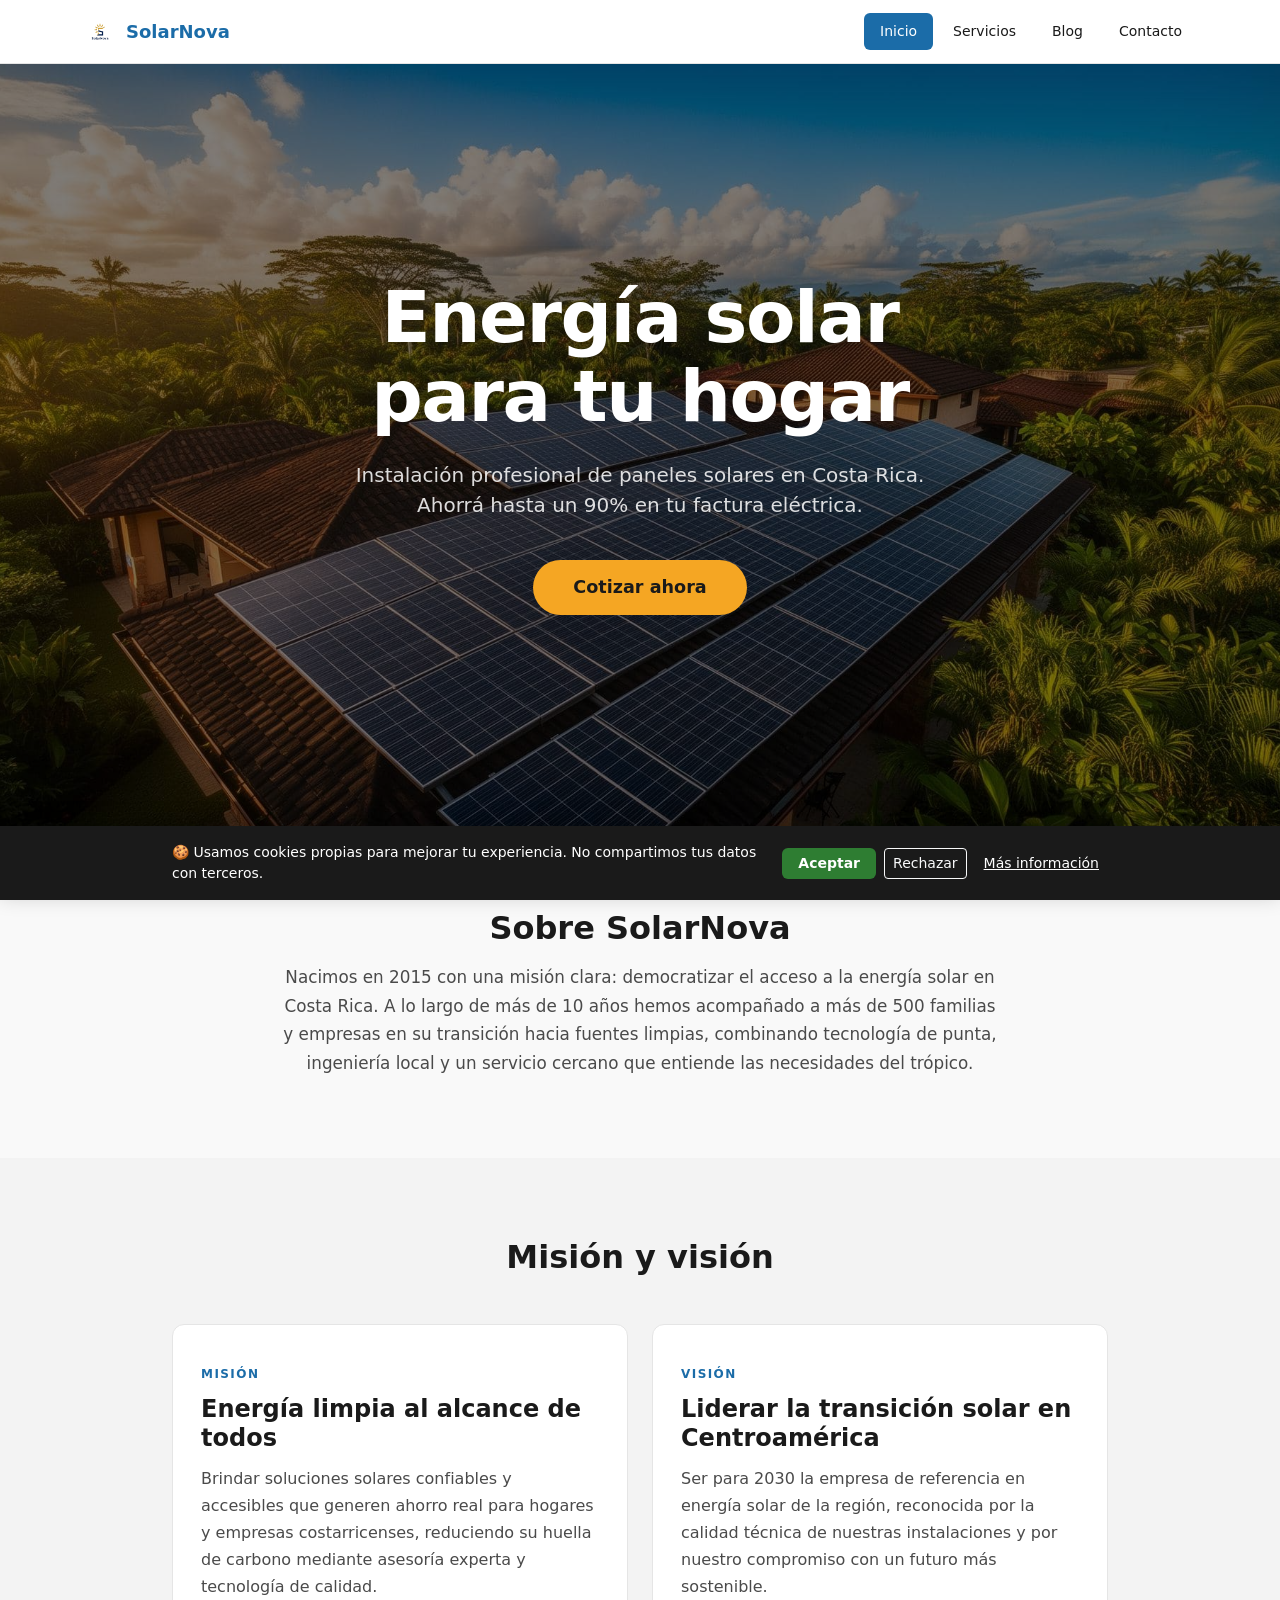
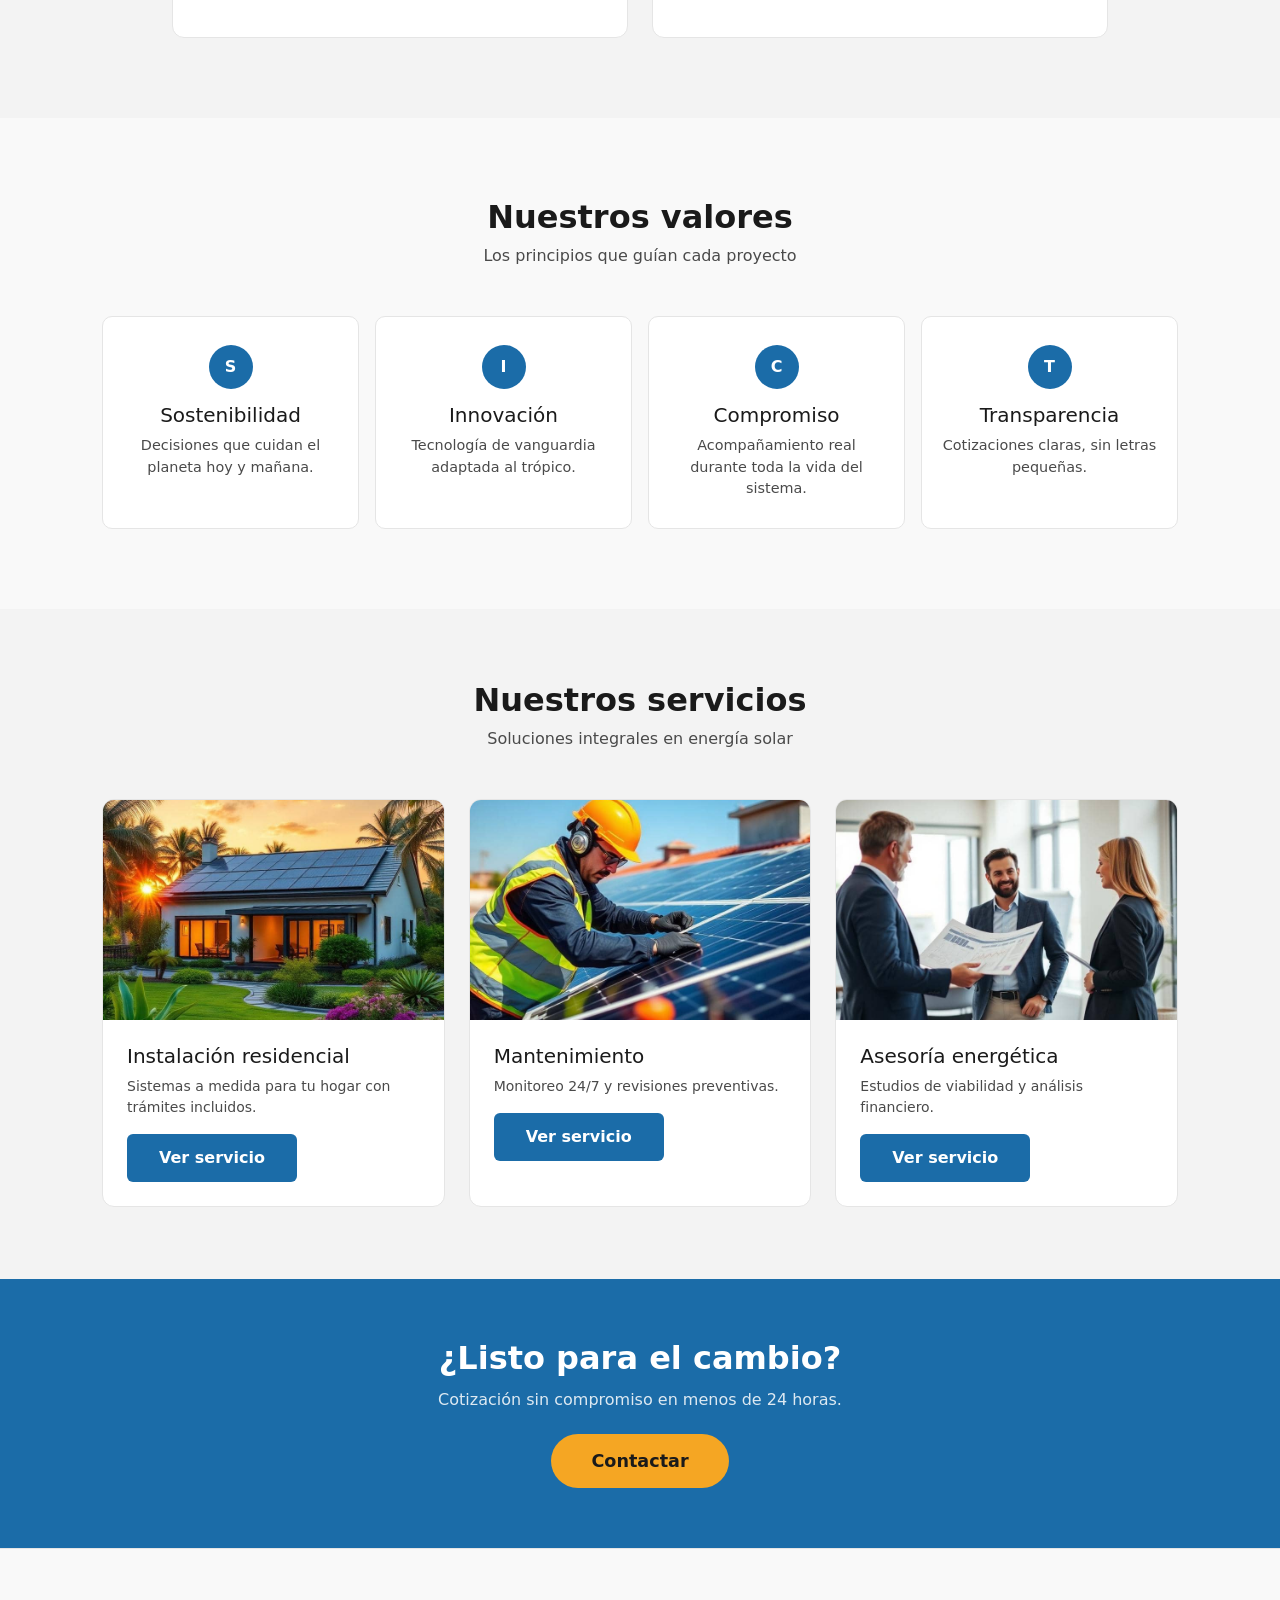
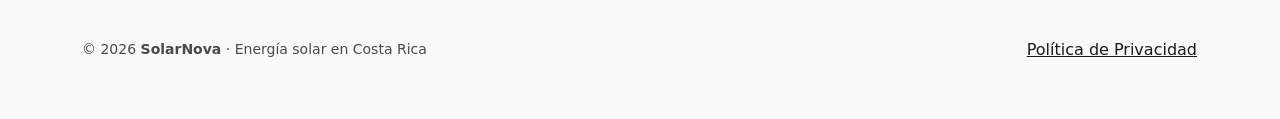
==== commit 0bb2f64c: "Mejora del rendimiento, accesibilidad y sostenibilidad" ====
--- a/solarnova/index.html
+++ b/solarnova/index.html
@@ -1,42 +1,50 @@
 <!DOCTYPE html>
 <html lang="es">
+
 <head>
   <meta charset="UTF-8">
   <meta name="viewport" content="width=device-width, initial-scale=1.0">
   <title>SolarNova — Energía Solar en Costa Rica</title>
-  <meta name="description" content="SolarNova: venta e instalación de paneles solares en Costa Rica. Energía limpia, ahorro real, compromiso con el planeta.">
+  <meta name="description"
+    content="SolarNova: venta e instalación de paneles solares en Costa Rica. Energía limpia, ahorro real, compromiso con el planeta.">
   <link href="https://cdn.jsdelivr.net/npm/bootstrap@5.3.3/dist/css/bootstrap.min.css" rel="stylesheet">
   <link rel="stylesheet" href="css/styles.css">
   <link rel="stylesheet" href="css/extra.css">
 </head>
+
 <body>
   <a href="#main-content" class="skip-link">Ir al contenido principal</a>
 
   <!-- ==================== NAVBAR (compartido) ==================== -->
   <header role="banner" class="sn-navbar">
-    <nav role="navigation" aria-label="Navegación principal" class="container d-flex align-items-center justify-content-between h-100">
+    <nav role="navigation" aria-label="Navegación principal"
+      class="container d-flex align-items-center justify-content-between h-100">
       <a href="index.html" class="d-flex align-items-center gap-2 text-decoration-none" aria-label="SolarNova - Inicio">
-        <img src="images/logo-solarnova.png" alt="Logotipo de SolarNova" class="sn-logo" width="36" height="36">
+        <img src="images/logo-solarnova.webp" alt="Logotipo de SolarNova" class="sn-logo" width="36" height="36">
         <span class="sn-brand hide-mobile">SolarNova</span>
       </a>
-      <button class="btn hide-desktop p-2" id="mobile-toggle" onclick="toggleMobile()" aria-expanded="false" aria-label="Abrir menú">
-        <svg width="24" height="24" viewBox="0 0 24 24" fill="none" stroke="currentColor" stroke-width="2" stroke-linecap="round">
-          <line x1="3" y1="6" x2="21" y2="6"/><line x1="3" y1="12" x2="21" y2="12"/><line x1="3" y1="18" x2="21" y2="18"/>
+      <button class="btn hide-desktop p-2" id="mobile-toggle" onclick="toggleMobile()" aria-expanded="false"
+        aria-label="Abrir menú">
+        <svg width="24" height="24" viewBox="0 0 24 24" fill="none" stroke="currentColor" stroke-width="2"
+          stroke-linecap="round">
+          <line x1="3" y1="6" x2="21" y2="6" />
+          <line x1="3" y1="12" x2="21" y2="12" />
+          <line x1="3" y1="18" x2="21" y2="18" />
         </svg>
       </button>
       <ul class="nav hide-mobile gap-1">
-        <li><a class="nav-link" data-page="index.html"     href="index.html">Inicio</a></li>
+        <li><a class="nav-link" data-page="index.html" href="index.html">Inicio</a></li>
         <li><a class="nav-link" data-page="servicios.html" href="servicios.html">Servicios</a></li>
-        <li><a class="nav-link" data-page="blog.html"      href="blog.html">Blog</a></li>
-        <li><a class="nav-link" data-page="contacto.html"  href="contacto.html">Contacto</a></li>
+        <li><a class="nav-link" data-page="blog.html" href="blog.html">Blog</a></li>
+        <li><a class="nav-link" data-page="contacto.html" href="contacto.html">Contacto</a></li>
       </ul>
     </nav>
     <div class="hide-desktop d-none" id="mobile-menu">
       <ul class="list-unstyled p-3 mb-0">
-        <li><a class="nav-link d-block mb-1" data-page="index.html"     href="index.html">Inicio</a></li>
+        <li><a class="nav-link d-block mb-1" data-page="index.html" href="index.html">Inicio</a></li>
         <li><a class="nav-link d-block mb-1" data-page="servicios.html" href="servicios.html">Servicios</a></li>
-        <li><a class="nav-link d-block mb-1" data-page="blog.html"      href="blog.html">Blog</a></li>
-        <li><a class="nav-link d-block"      data-page="contacto.html"  href="contacto.html">Contacto</a></li>
+        <li><a class="nav-link d-block mb-1" data-page="blog.html" href="blog.html">Blog</a></li>
+        <li><a class="nav-link d-block" data-page="contacto.html" href="contacto.html">Contacto</a></li>
       </ul>
     </div>
   </header>
@@ -45,11 +53,14 @@
 
     <!-- ========== HERO ========== -->
     <section class="sn-hero" aria-labelledby="hero-heading">
-      <img src="images/hero-solar.jpg" alt="Paneles solares en techo residencial rodeado de vegetación tropical en Costa Rica" class="hero-bg" width="1920" height="1080">
+      <img src="images/hero-solar.jpg"
+        alt="Paneles solares en techo residencial rodeado de vegetación tropical en Costa Rica" class="hero-bg"
+        width="1920" height="1080">
       <div class="overlay"></div>
       <div class="hero-content">
         <h1 id="hero-heading">Energía solar<br>para tu hogar</h1>
-        <p class="hero-subtitle">Instalación profesional de paneles solares en Costa Rica. Ahorrá hasta un 90% en tu factura eléctrica.</p>
+        <p class="hero-subtitle">Instalación profesional de paneles solares en Costa Rica. Ahorrá hasta un 90% en tu
+          factura eléctrica.</p>
         <a href="contacto.html" class="btn-sn-secondary text-decoration-none">Cotizar ahora</a>
       </div>
     </section>
@@ -101,20 +112,32 @@
         <p class="text-center text-sn-muted mb-5">Los principios que guían cada proyecto</p>
         <div class="row g-3">
           <div class="col-6 col-md-3">
-            <div class="sn-value-card"><div class="dot" aria-hidden="true">S</div>
-              <h4>Sostenibilidad</h4><p>Decisiones que cuidan el planeta hoy y mañana.</p></div>
-          </div>
-          <div class="col-6 col-md-3">
-            <div class="sn-value-card"><div class="dot" aria-hidden="true">I</div>
-              <h4>Innovación</h4><p>Tecnología de vanguardia adaptada al trópico.</p></div>
-          </div>
-          <div class="col-6 col-md-3">
-            <div class="sn-value-card"><div class="dot" aria-hidden="true">C</div>
-              <h4>Compromiso</h4><p>Acompañamiento real durante toda la vida del sistema.</p></div>
-          </div>
-          <div class="col-6 col-md-3">
-            <div class="sn-value-card"><div class="dot" aria-hidden="true">T</div>
-              <h4>Transparencia</h4><p>Cotizaciones claras, sin letras pequeñas.</p></div>
+            <div class="sn-value-card">
+              <div class="dot" aria-hidden="true">S</div>
+              <h3 class="h5">Sostenibilidad</h3>
+              <p>Decisiones que cuidan el planeta hoy y mañana.</p>
+            </div>
+          </div>
+          <div class="col-6 col-md-3">
+            <div class="sn-value-card">
+              <div class="dot" aria-hidden="true">I</div>
+              <h3 class="h5">Innovación</h3>
+              <p>Tecnología de vanguardia adaptada al trópico.</p>
+            </div>
+          </div>
+          <div class="col-6 col-md-3">
+            <div class="sn-value-card">
+              <div class="dot" aria-hidden="true">C</div>
+              <h3 class="h5">Compromiso</h3>
+              <p>Acompañamiento real durante toda la vida del sistema.</p>
+            </div>
+          </div>
+          <div class="col-6 col-md-3">
+            <div class="sn-value-card">
+              <div class="dot" aria-hidden="true">T</div>
+              <h3 class="h5">Transparencia</h3>
+              <p>Cotizaciones claras, sin letras pequeñas.</p>
+            </div>
           </div>
         </div>
       </div>
@@ -128,7 +151,9 @@
         <div class="row g-4">
           <div class="col-md-4">
             <article class="sn-card h-100">
-              <div style="overflow:hidden"><img src="images/service-residential.jpg" alt="Instalación residencial de paneles solares" class="card-img" loading="lazy" width="800" height="600"></div>
+              <div style="overflow:hidden"><img src="images/service-residential.jpg"
+                  alt="Instalación residencial de paneles solares" class="card-img" loading="lazy" width="800"
+                  height="600"></div>
               <div class="card-body">
                 <h3 class="h5 mb-2">Instalación residencial</h3>
                 <p class="text-sn-muted small mb-3">Sistemas a medida para tu hogar con trámites incluidos.</p>
@@ -138,7 +163,9 @@
           </div>
           <div class="col-md-4">
             <article class="sn-card h-100">
-              <div style="overflow:hidden"><img src="images/service-maintenance.jpg" alt="Técnico realizando mantenimiento de paneles" class="card-img" loading="lazy" width="800" height="600"></div>
+              <div style="overflow:hidden"><img src="images/service-maintenance.jpg"
+                  alt="Técnico realizando mantenimiento de paneles" class="card-img" loading="lazy" width="800"
+                  height="600"></div>
               <div class="card-body">
                 <h3 class="h5 mb-2">Mantenimiento</h3>
                 <p class="text-sn-muted small mb-3">Monitoreo 24/7 y revisiones preventivas.</p>
@@ -148,7 +175,8 @@
           </div>
           <div class="col-md-4">
             <article class="sn-card h-100">
-              <div style="overflow:hidden"><img src="images/service-consulting.jpg" alt="Asesoría energética profesional" class="card-img" loading="lazy" width="800" height="600"></div>
+              <div style="overflow:hidden"><img src="images/service-consulting.jpg"
+                  alt="Asesoría energética profesional" class="card-img" loading="lazy" width="800" height="600"></div>
               <div class="card-body">
                 <h3 class="h5 mb-2">Asesoría energética</h3>
                 <p class="text-sn-muted small mb-3">Estudios de viabilidad y análisis financiero.</p>
@@ -169,12 +197,13 @@
   </main>
 
   <!-- ==================== FOOTER ==================== -->
-    <!-- Footer compartido -->
+  <!-- Footer compartido -->
   <footer class="sn-footer" role="contentinfo">
     <div class="container py-4">
       <div class="d-flex flex-column flex-sm-row justify-content-between align-items-center gap-2 small text-sn-muted">
         <p class="mb-0">© <span id="year"></span> <strong>SolarNova</strong> · Energía solar en Costa Rica</p>
-        <button onclick="openPrivacyModal()" class="btn btn-link p-0 small text-decoration-underline clss-contrast-light">Política de Privacidad</button>
+        <button onclick="openPrivacyModal()"
+          class="btn btn-link p-0 small text-decoration-underline clss-contrast-light">Política de Privacidad</button>
       </div>
     </div>
   </footer>
@@ -182,31 +211,42 @@
   <!-- Cookie banner -->
   <div class="sn-cookie" id="cookie-banner" style="display:none" role="alert">
     <div class="container d-flex flex-column flex-sm-row align-items-center gap-3 small" style="max-width:960px">
-      <p class="mb-0 flex-grow-1">🍪 Usamos cookies propias para mejorar tu experiencia. No compartimos tus datos con terceros.</p>
+      <p class="mb-0 flex-grow-1">🍪 Usamos cookies propias para mejorar tu experiencia. No compartimos tus datos con
+        terceros.</p>
       <div class="d-flex gap-2 flex-shrink-0">
-        <button onclick="cookieAction('accepted')" class="btn-sn-accent btn-sm py-1 px-3" style="font-size:0.875rem">Aceptar</button>
+        <button onclick="cookieAction('accepted')" class="btn-sn-accent btn-sm py-1 px-3"
+          style="font-size:0.875rem">Aceptar</button>
         <button onclick="cookieAction('rejected')" class="btn btn-sm btn-outline-light">Rechazar</button>
-        <button onclick="openPrivacyModal()" class="btn btn-sm btn-link text-white text-decoration-underline">Más información</button>
+        <button onclick="openPrivacyModal()" class="btn btn-sm btn-link text-white text-decoration-underline">Más
+          información</button>
       </div>
     </div>
   </div>
 
   <!-- Modal privacidad -->
-  <div class="sn-modal-overlay" id="privacy-modal" style="display:none" role="dialog" aria-modal="true" aria-labelledby="privacy-title">
+  <div class="sn-modal-overlay" id="privacy-modal" style="display:none" role="dialog" aria-modal="true"
+    aria-labelledby="privacy-title">
     <div class="sn-modal" id="privacy-modal-content">
       <div class="d-flex justify-content-between align-items-center mb-3">
         <h2 id="privacy-title" class="h5 fw-bold mb-0">Política de Privacidad</h2>
-        <button onclick="closePrivacyModal()" aria-label="Cerrar modal de privacidad" class="btn btn-sm p-1 fs-4 lh-1">&times;</button>
+        <button onclick="closePrivacyModal()" aria-label="Cerrar modal de privacidad"
+          class="btn btn-sm p-1 fs-4 lh-1">&times;</button>
       </div>
       <div class="small text-sn-muted">
         <h3 class="h6 fw-semibold mb-1" style="color:var(--sn-text)">¿Qué datos recolectamos?</h3>
-        <p>Este sitio web no recolecta datos personales reales. Es un sitio de demostración. En un entorno de producción, solo se recolectarían los datos proporcionados voluntariamente a través del formulario de contacto.</p>
+        <p>Este sitio web no recolecta datos personales reales. Es un sitio de demostración. En un entorno de
+          producción, solo se recolectarían los datos proporcionados voluntariamente a través del formulario de
+          contacto.</p>
         <h3 class="h6 fw-semibold mb-1" style="color:var(--sn-text)">¿Para qué usamos las cookies?</h3>
-        <p>Utilizamos únicamente cookies propias con fines funcionales, como recordar tu preferencia de aceptación de cookies. No utilizamos cookies de seguimiento, publicitarias ni de terceros.</p>
+        <p>Utilizamos únicamente cookies propias con fines funcionales, como recordar tu preferencia de aceptación de
+          cookies. No utilizamos cookies de seguimiento, publicitarias ni de terceros.</p>
         <h3 class="h6 fw-semibold mb-1" style="color:var(--sn-text)">Rastreadores y analytics</h3>
-        <p>SolarNova no utiliza ningún servicio de rastreo, análisis web o publicidad de terceros. Tu privacidad es nuestra prioridad.</p>
+        <p>SolarNova no utiliza ningún servicio de rastreo, análisis web o publicidad de terceros. Tu privacidad es
+          nuestra prioridad.</p>
         <h3 class="h6 fw-semibold mb-1" style="color:var(--sn-text)">Tus derechos</h3>
-        <p class="mb-0">Puedes solicitar la eliminación de tus datos en cualquier momento escribiéndonos a info@solarnova.cr. Cumplimos con la Ley de Protección de la Persona frente al Tratamiento de sus Datos Personales (Ley N° 8968 de Costa Rica).</p>
+        <p class="mb-0">Puedes solicitar la eliminación de tus datos en cualquier momento escribiéndonos a
+          info@solarnova.cr. Cumplimos con la Ley de Protección de la Persona frente al Tratamiento de sus Datos
+          Personales (Ley N° 8968 de Costa Rica).</p>
       </div>
       <button onclick="closePrivacyModal()" class="btn-sn-primary w-100 mt-3 py-2">Entendido</button>
     </div>
@@ -214,4 +254,5 @@
 
   <script src="js/nav.js"></script>
 </body>
-</html>
+
+</html>
--- a/solarnova/css/styles.css
+++ b/solarnova/css/styles.css
@@ -15,7 +15,7 @@
   --sn-border: #E5E5E5;
   --sn-card: #FFFFFF;
   --sn-section-alt: #F3F3F3;
-  --sn-bg-contrast-black: #00000012;
+  --sn-bg-contrast-black: #00000008;
   --sn-bg-contrast-white: #ffffff0c;
   --radius: 6px;
 }
@@ -364,7 +364,7 @@
 .sn-section { display: none; }
 .sn-section.active { display: block; }
 .clss-contrast-light{
-  background: var(--sn-bg-contrast-white);
+  color: var(--sn-text);
 }
 /* ---- Responsive ---- */
 @media (max-width: 768px) {
